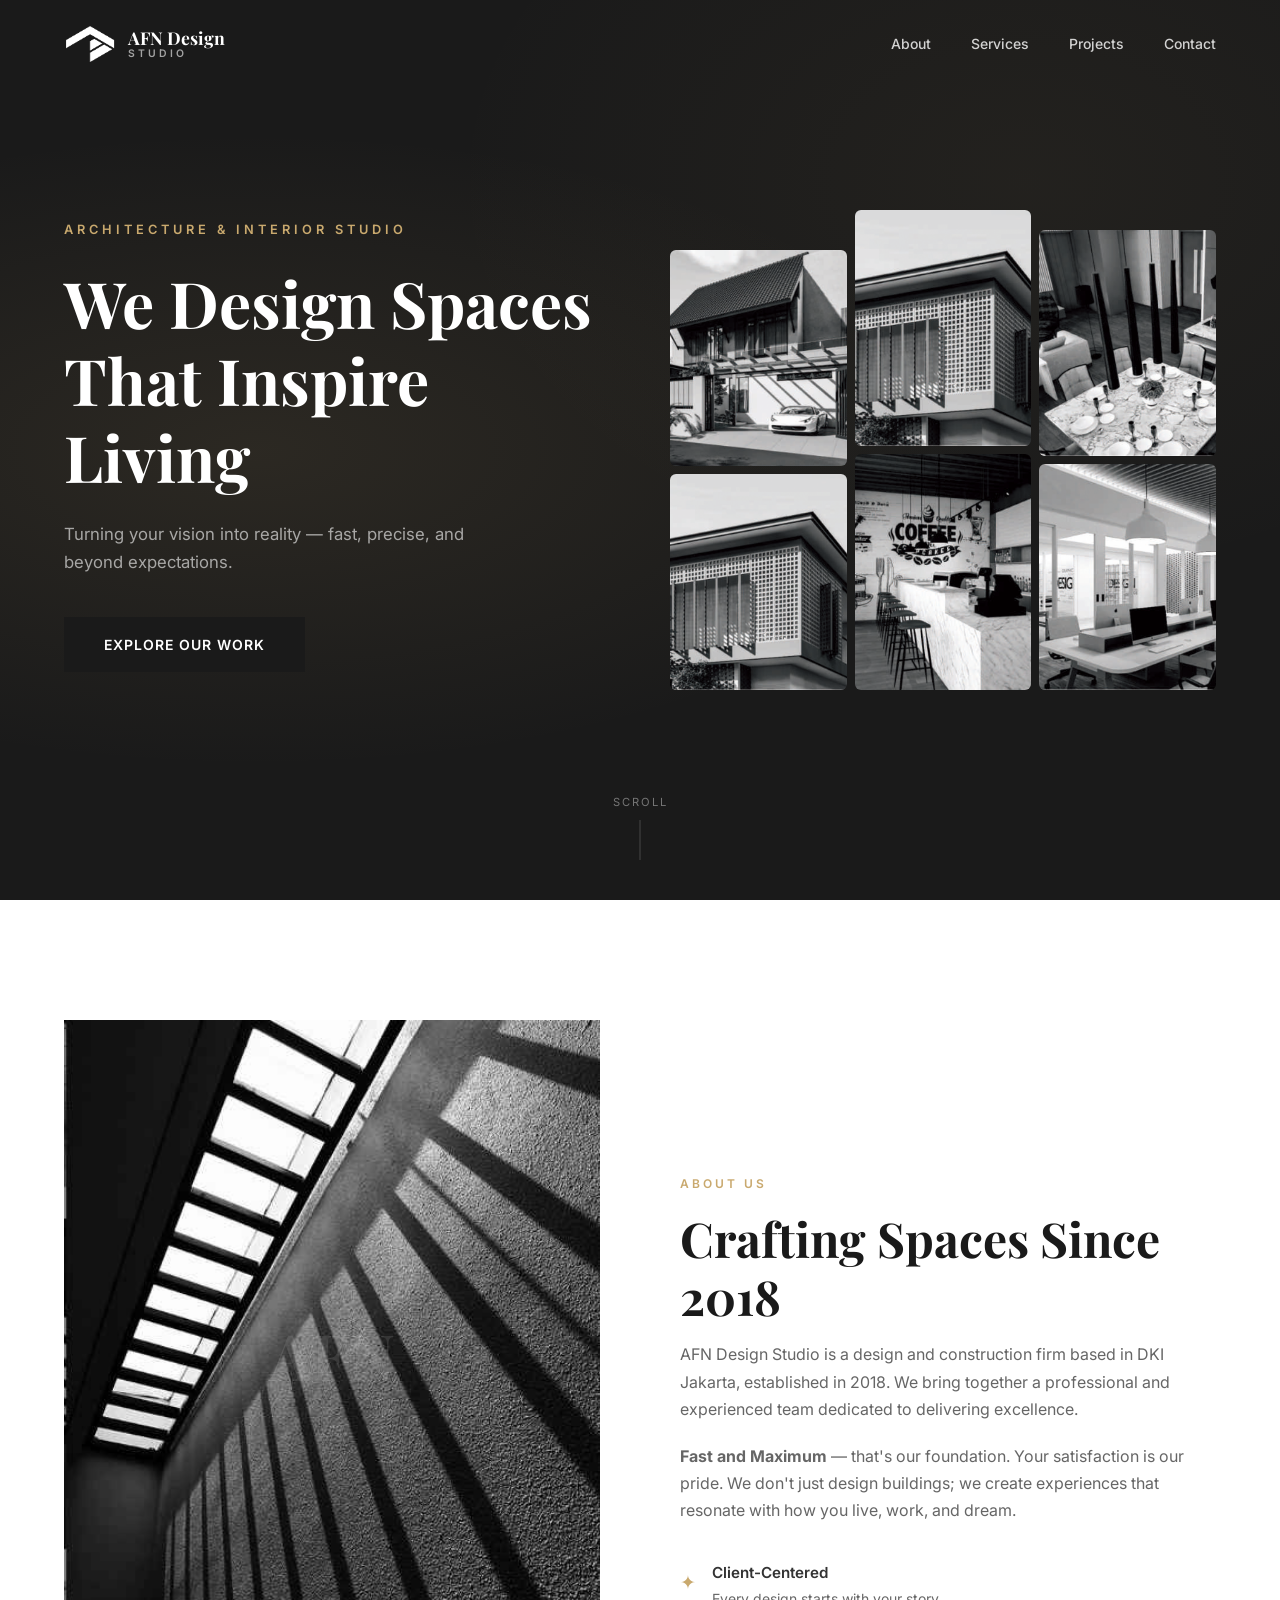
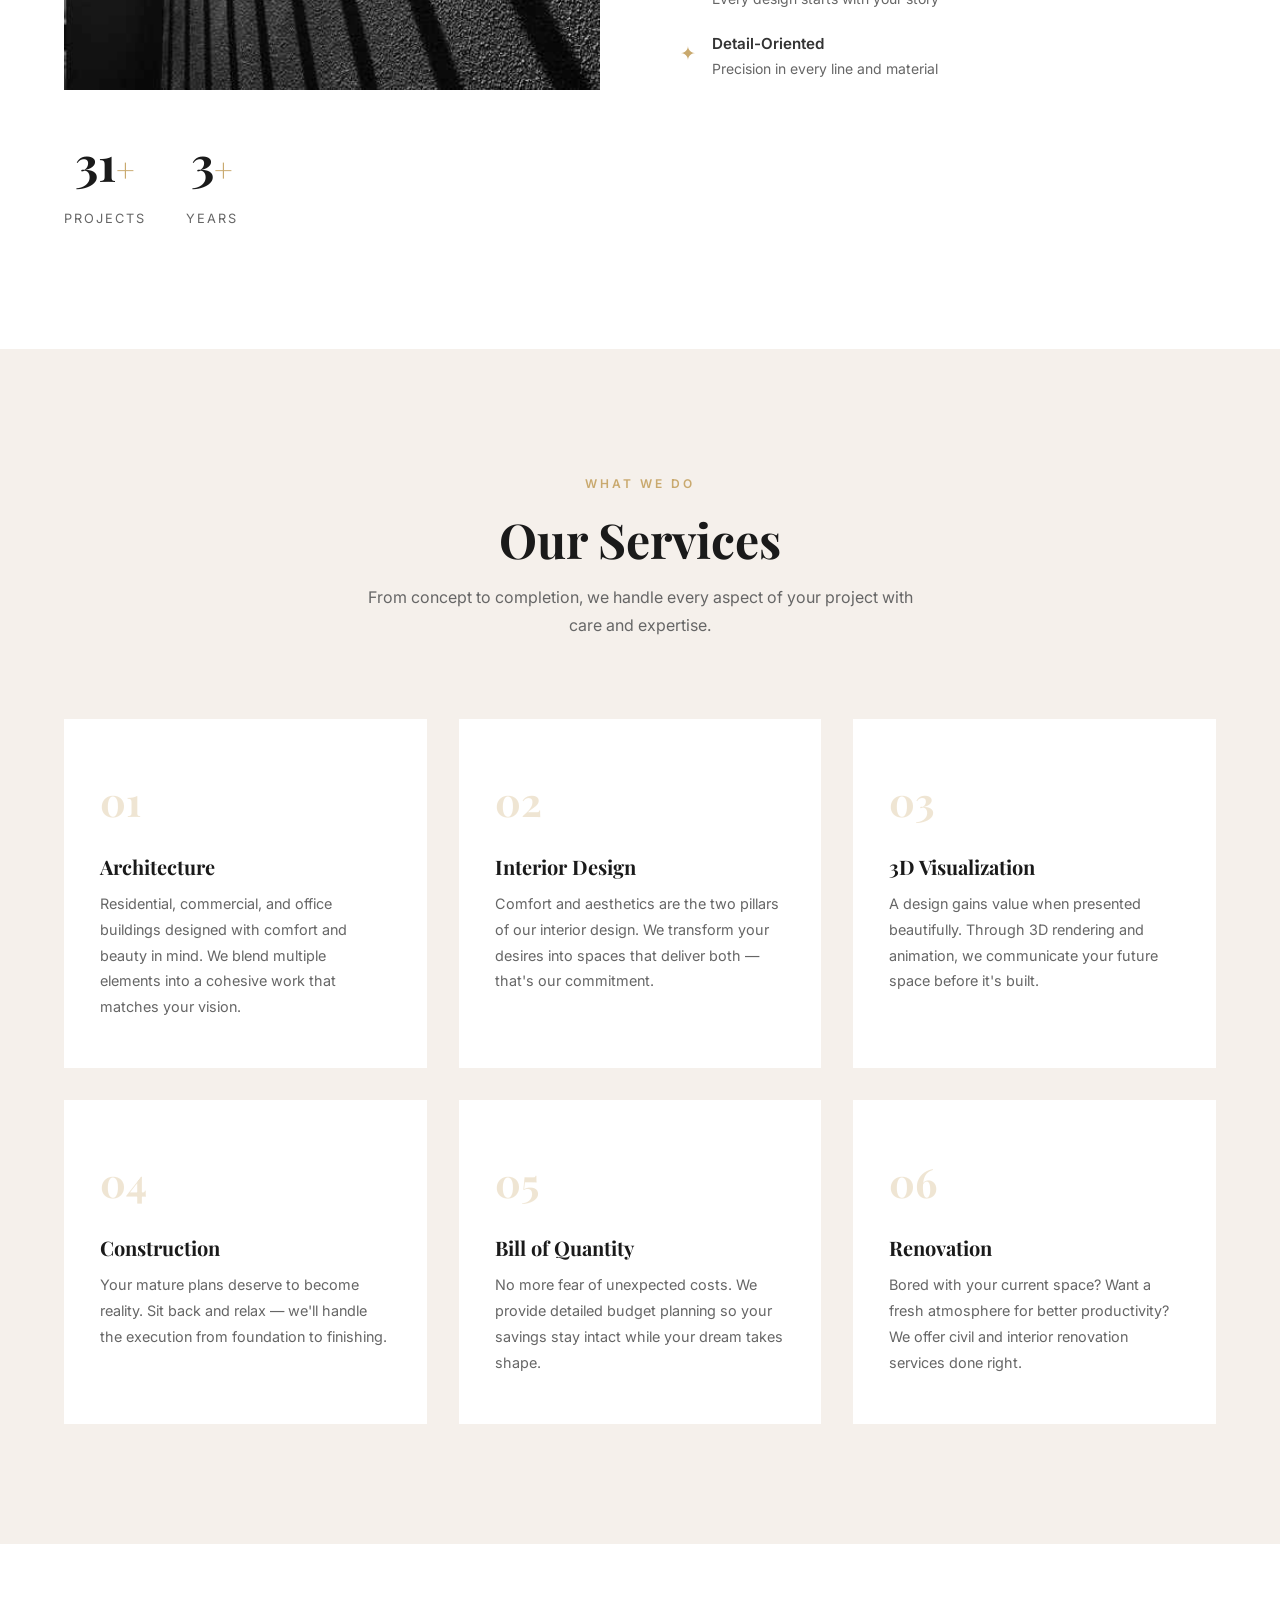
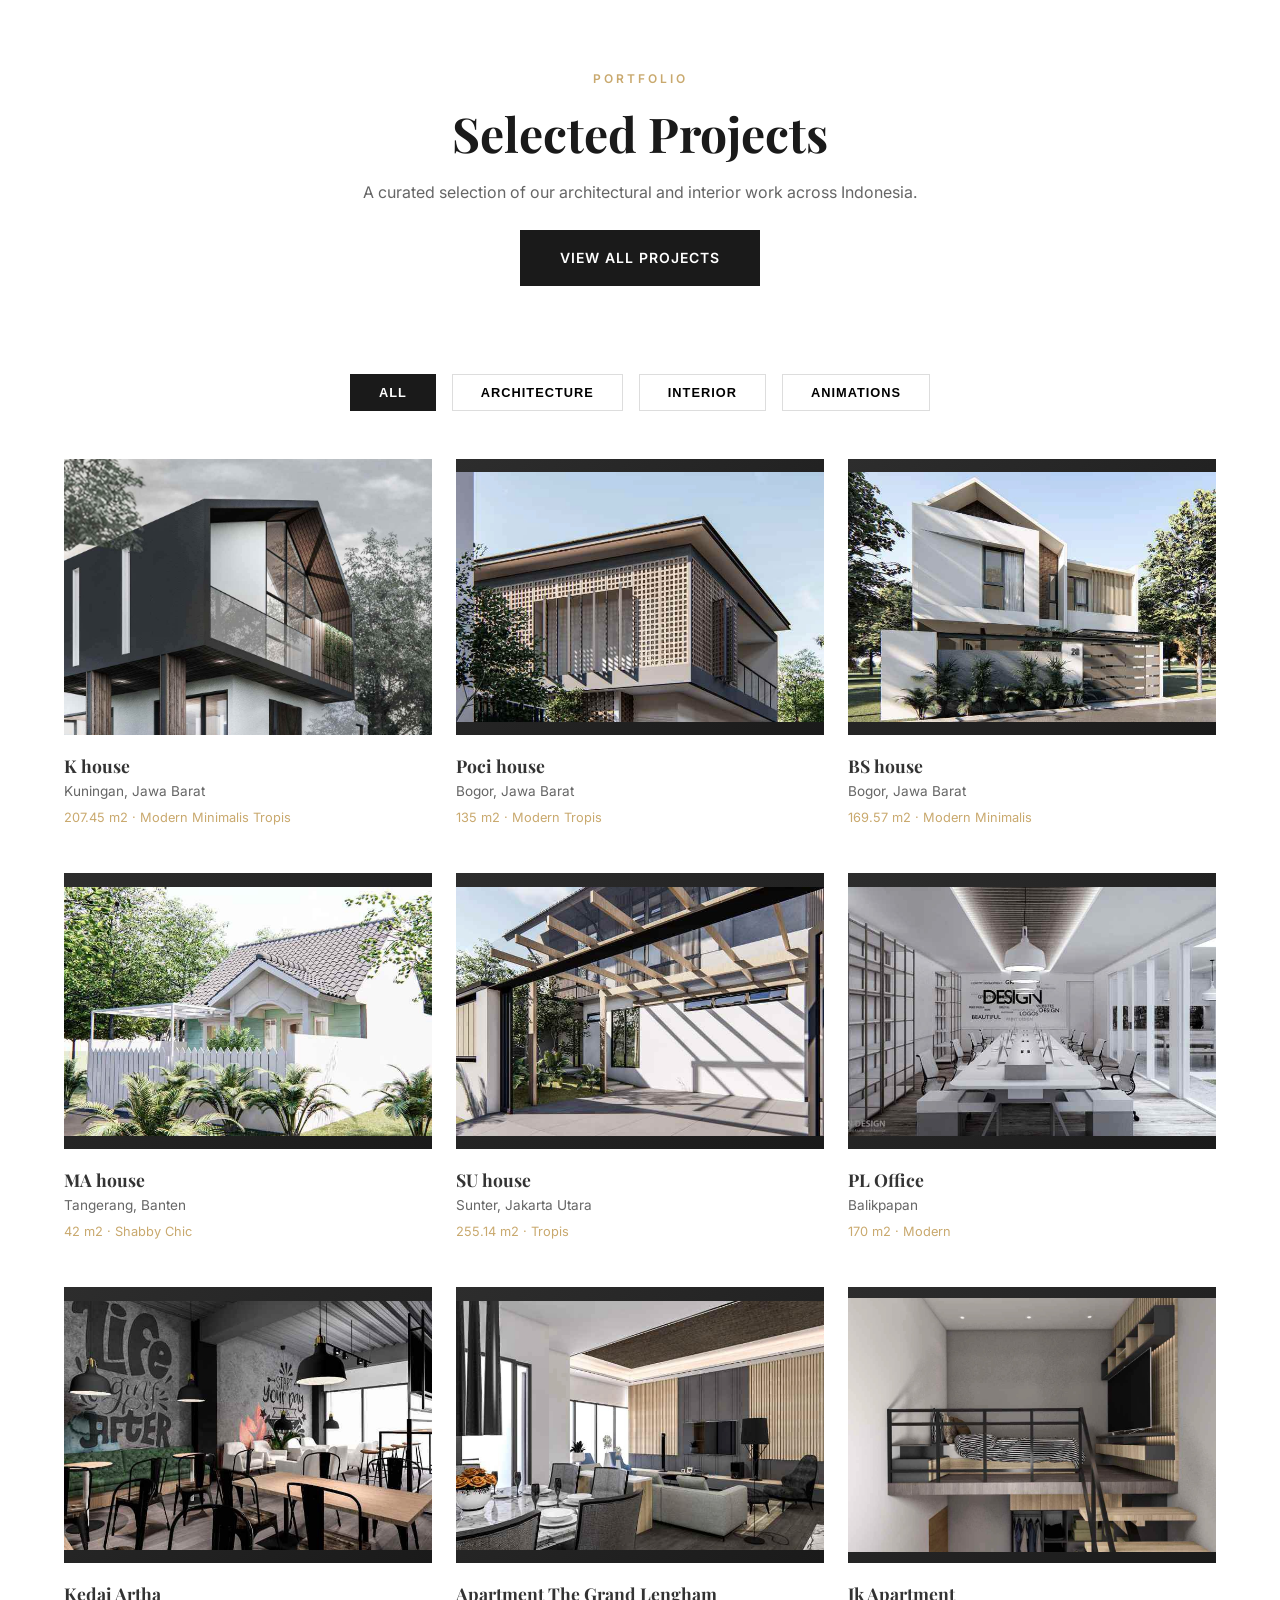
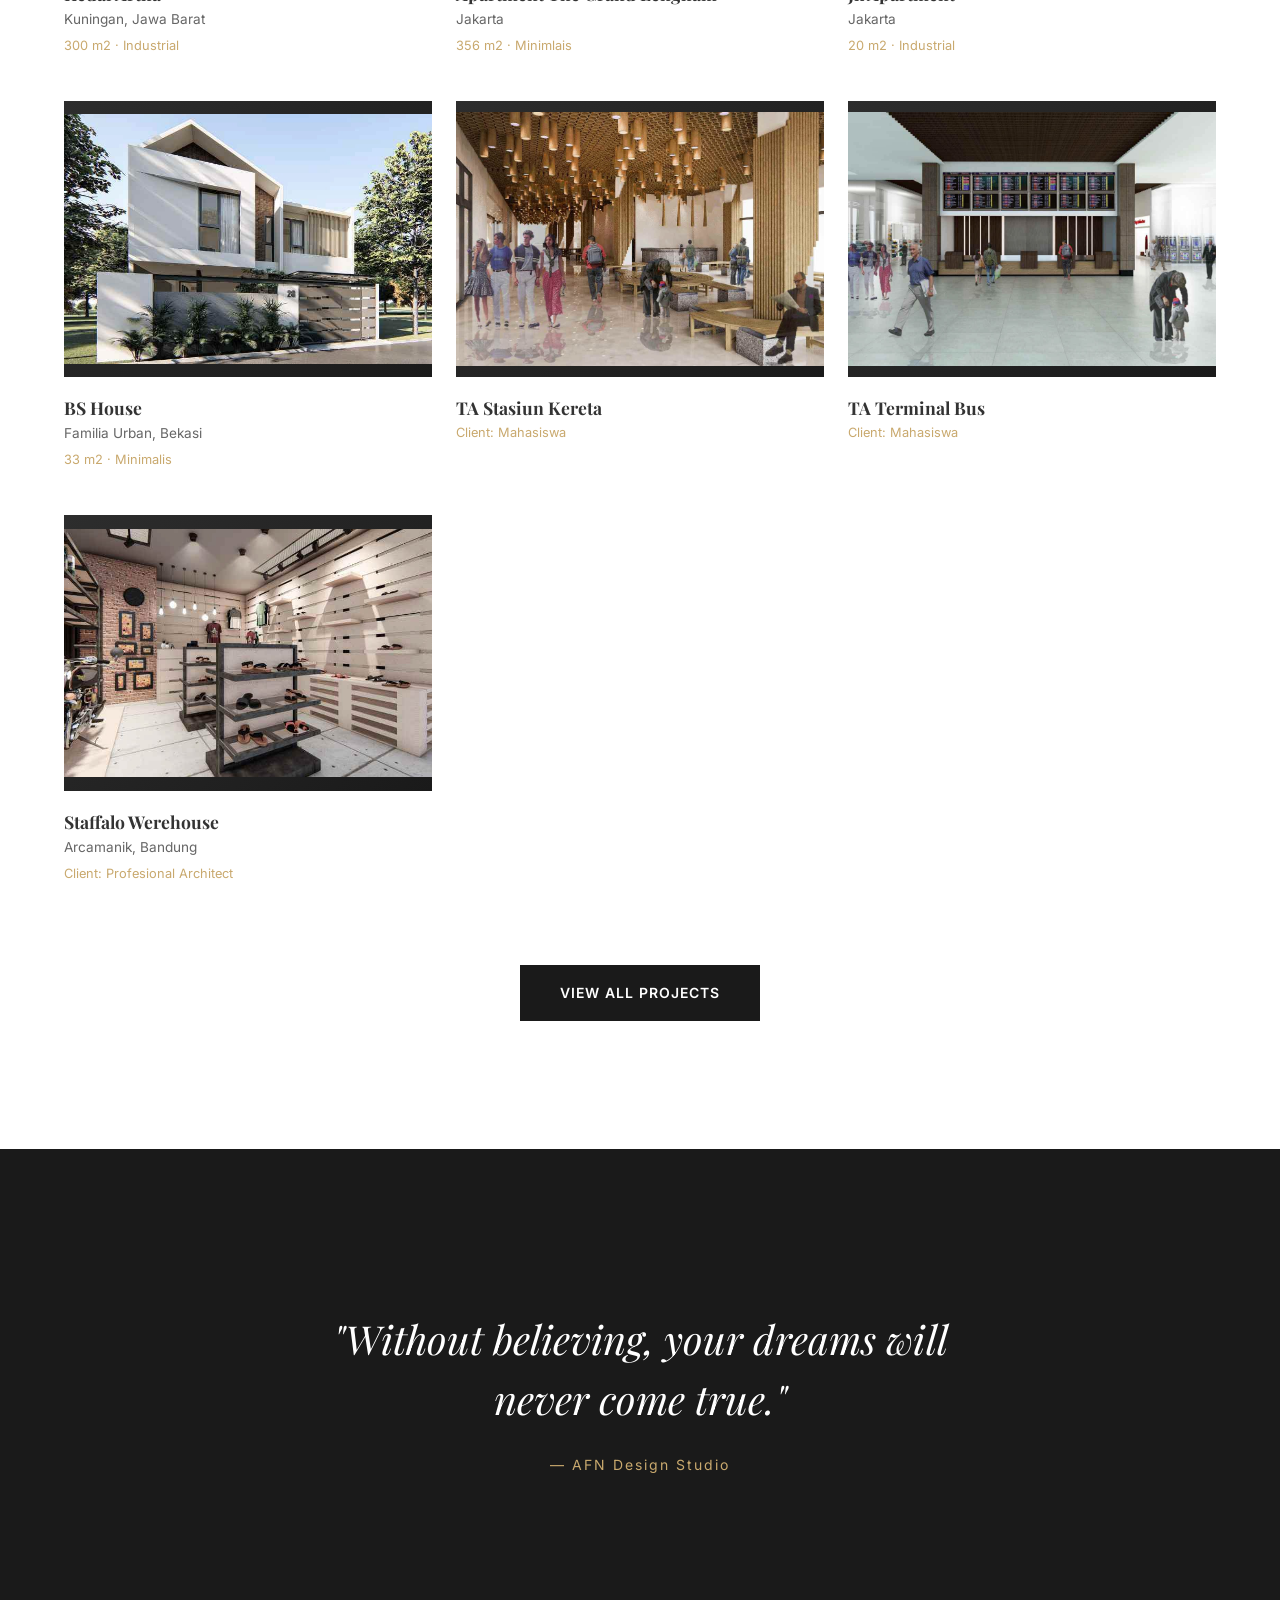
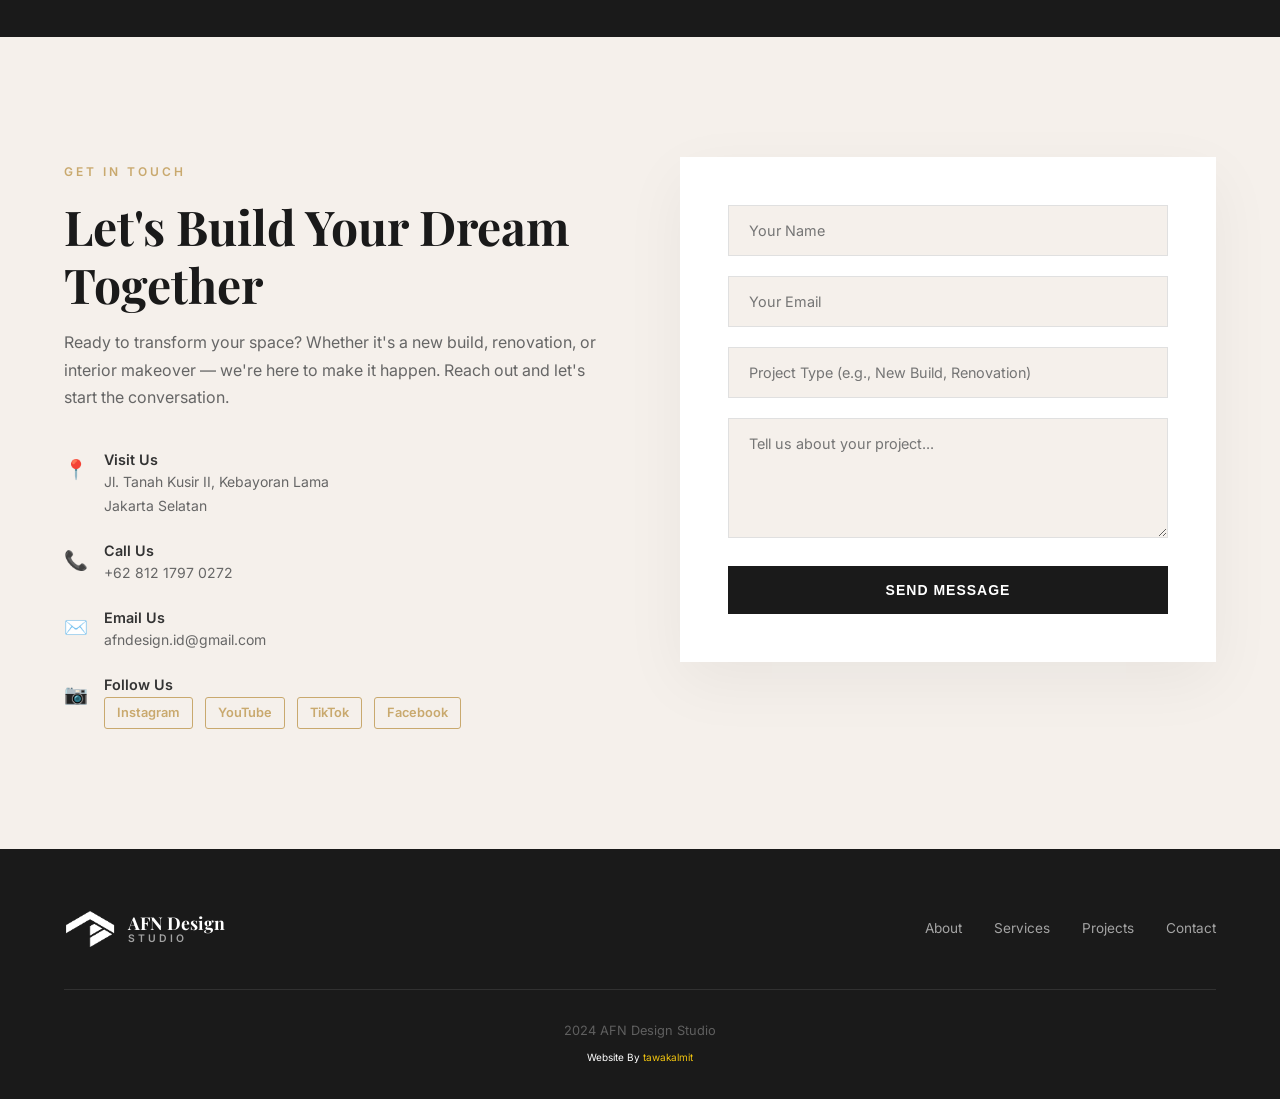
==== index.html @ 5f0735ed "init contents" ====
<!DOCTYPE html>
<html lang="id">
<head>
    <meta charset="UTF-8">
    <meta name="viewport" content="width=device-width, initial-scale=1.0">
    <title>AFN Design Studio | Jasa Arsitek & Interior Design Jakarta</title>
    <meta name="description" content="AFN Design Studio adalah studio arsitektur dan interior design di Jakarta. Melayani jasa desain rumah, renovasi, interior, 3D visualisasi, dan konstruksi sejak 2018.">
    <meta name="keywords" content="arsitek jakarta, interior design jakarta, jasa desain rumah, renovasi rumah, 3D visualisasi, konstruksi, AFN Design Studio, desain interior, arsitektur modern minimalis">
    <meta name="author" content="AFN Design Studio">
    <meta name="robots" content="index, follow">
    <link rel="canonical" href="https://afndesign.id/">

    <!-- Open Graph / Facebook -->
    <meta property="og:type" content="website">
    <meta property="og:url" content="https://afndesign.id/">
    <meta property="og:title" content="AFN Design Studio | Jasa Arsitek & Interior Design Jakarta">
    <meta property="og:description" content="Studio arsitektur dan interior design di Jakarta. Desain rumah, renovasi, interior, 3D visualisasi, dan konstruksi. Fast and Maximum.">
    <meta property="og:image" content="https://afndesign.id/images/afndesign-logo-black.png">
    <meta property="og:locale" content="id_ID">
    <meta property="og:site_name" content="AFN Design Studio">

    <!-- Twitter -->
    <meta name="twitter:card" content="summary_large_image">
    <meta name="twitter:title" content="AFN Design Studio | Jasa Arsitek & Interior Design Jakarta">
    <meta name="twitter:description" content="Studio arsitektur dan interior design di Jakarta. Desain rumah, renovasi, interior, 3D visualisasi, dan konstruksi.">
    <meta name="twitter:image" content="https://afndesign.id/images/afndesign-logo-black.png">

    <!-- Structured Data -->
    <script type="application/ld+json">
    {
        "@context": "https://schema.org",
        "@type": "ProfessionalService",
        "name": "AFN Design Studio",
        "description": "Studio arsitektur dan interior design di Jakarta, melayani jasa desain rumah, renovasi, interior, 3D visualisasi, dan konstruksi sejak 2018.",
        "url": "https://afndesign.id",
        "logo": "https://afndesign.id/images/afndesign-logo-black.png",
        "image": "https://afndesign.id/images/afndesign-logo-black.png",
        "telephone": "+6281217970272",
        "email": "afndesign.id@gmail.com",
        "address": {
            "@type": "PostalAddress",
            "streetAddress": "Jl. Tanah Kusir II",
            "addressLocality": "Jakarta Selatan",
            "addressRegion": "DKI Jakarta",
            "addressCountry": "ID"
        },
        "geo": {
            "@type": "GeoCoordinates",
            "latitude": "-6.2607",
            "longitude": "106.7816"
        },
        "foundingDate": "2018",
        "areaServed": "Indonesia",
        "serviceType": ["Architecture", "Interior Design", "3D Visualization", "Construction", "Renovation", "Bill of Quantity"],
        "sameAs": [
            "https://instagram.com/afndesign_"
        ]
    }
    </script>

    <link rel="apple-touch-icon" sizes="180x180" href="images/apple-touch-icon.png">
    <link rel="icon" type="image/png" sizes="32x32" href="images/favicon-32x32.png">
    <link rel="icon" type="image/png" sizes="16x16" href="images/favicon-16x16.png">
    <link rel="icon" type="image/x-icon" href="images/favicon.ico">
    <link rel="manifest" href="images/site.webmanifest">
    <link rel="preconnect" href="https://fonts.googleapis.com">
    <link rel="preconnect" href="https://fonts.gstatic.com" crossorigin>
    <link href="https://fonts.googleapis.com/css2?family=Inter:wght@300;400;500;600;700;800;900&family=Playfair+Display:wght@400;500;600;700&display=swap" rel="stylesheet">
    <link rel="stylesheet" href="styles.css">
</head>
<body>
    <!-- Navigation -->
    <nav class="navbar" id="navbar">
        <div class="nav-container">
            <a href="#home" class="nav-logo">
                <img src="images/afndesign-logo-white.png" alt="AFN Design Studio" class="nav-logo-img nav-logo-white">
                <img src="images/afndesign-logo-black.png" alt="AFN Design Studio" class="nav-logo-img nav-logo-black">
                <div class="nav-logo-text">
                    <span class="logo-title">AFN Design</span>
                    <span class="logo-subtitle">Studio</span>
                </div>
            </a>
            <ul class="nav-links" id="navLinks">
                <!-- <li><a href="#home">Home</a></li> -->
                <li><a href="#about">About</a></li>
                <li><a href="#services">Services</a></li>
                <li><a href="projects.html">Projects</a></li>
                <li><a href="#contact">Contact</a></li>
            </ul>
            <button class="nav-toggle" id="navToggle" aria-label="Toggle navigation">
                <span></span>
                <span></span>
                <span></span>
            </button>
        </div>
    </nav>

    <!-- Hero Section -->
    <section class="hero" id="home">
        <div class="hero-overlay"></div>
        <div class="hero-inner">
            <div class="hero-content">
                <p class="hero-subtitle">Architecture & Interior Studio</p>
                <h1 class="hero-title">We Design Spaces<br>That Inspire Living</h1>
                <p class="hero-desc">Turning your vision into reality — fast, precise, and beyond expectations.</p>
                <a href="#projects" class="btn btn-primary">Explore Our Work</a>
            </div>
            <div class="hero-collage">
                <div class="collage-col collage-col-1">
                    <div class="collage-img"><img src="images/afn-hero-images/1.png" alt="AFN Project"></div>
                    <div class="collage-img"><img src="images/afn-hero-images/2.png" alt="AFN Project"></div>
                    <!-- <div class="collage-img"><img src="images/afn-hero-images/3.png" alt="AFN Project"></div> -->
                </div>
                <div class="collage-col collage-col-2">
                    <div class="collage-img"><img src="images/afn-hero-images/4.png" alt="AFN Project"></div>
                    <div class="collage-img"><img src="images/afn-hero-images/5.png" alt="AFN Project"></div>
                    <!-- <div class="collage-img"><img src="images/afn-hero-images/6.png" alt="AFN Project"></div> -->
                </div>
                <div class="collage-col collage-col-3">
                    <div class="collage-img"><img src="images/afn-hero-images/7.png" alt="AFN Project"></div>
                    <div class="collage-img"><img src="images/afn-hero-images/8.png" alt="AFN Project"></div>
                    <!-- <div class="collage-img"><img src="images/afn-hero-images/9.png" alt="AFN Project"></div> -->
                </div>
            </div>
        </div>
        <div class="hero-scroll">
            <span>Scroll</span>
            <div class="scroll-line"></div>
        </div>
    </section>

    <!-- About Section -->
    <section class="section about" id="about">
        <div class="container">
            <div class="about-grid">
                <div class="about-image">
                    <div class="about-img-wrapper">
                        <div class="about-img-placeholder"><img src="/images/hal6.jpg" style="width:100%; height: 100%;" /></div>
                    </div>
                    <div class="about-stats">
                        <div class="stat">
                            <span class="stat-number" data-count="50">0</span><span class="stat-plus">+</span>
                            <span class="stat-label">Projects</span>
                        </div>
                        <div class="stat">
                            <span class="stat-number" data-count="6">0</span><span class="stat-plus">+</span>
                            <span class="stat-label">Years</span>
                        </div>
                    </div>
                </div>
                <div class="about-content">
                    <span class="section-tag">About Us</span>
                    <h2 class="section-title">Crafting Spaces Since 2018</h2>
                    <p class="about-text">
                        AFN Design Studio is a design and construction firm based in DKI Jakarta, established in 2018. 
                        We bring together a professional and experienced team dedicated to delivering excellence.
                    </p>
                    <p class="about-text">
                        <strong>Fast and Maximum</strong> — that's our foundation. Your satisfaction is our pride. 
                        We don't just design buildings; we create experiences that resonate with how you live, work, and dream.
                    </p>
                    <div class="about-values">
                        <div class="value">
                            <div class="value-icon">✦</div>
                            <div>
                                <h4>Client-Centered</h4>
                                <p>Every design starts with your story</p>
                            </div>
                        </div>
                        <div class="value">
                            <div class="value-icon">✦</div>
                            <div>
                                <h4>Detail-Oriented</h4>
                                <p>Precision in every line and material</p>
                            </div>
                        </div>
                    </div>
                </div>
            </div>
        </div>
    </section>

    <!-- Services Section -->
    <section class="section services" id="services">
        <div class="container">
            <div class="section-header">
                <span class="section-tag">What We Do</span>
                <h2 class="section-title">Our Services</h2>
                <p class="section-desc">From concept to completion, we handle every aspect of your project with care and expertise.</p>
            </div>
            <div class="services-grid">
                <div class="service-card">
                    <div class="service-number">01</div>
                    <h3>Architecture</h3>
                    <p>Residential, commercial, and office buildings designed with comfort and beauty in mind. We blend multiple elements into a cohesive work that matches your vision.</p>
                </div>
                <div class="service-card">
                    <div class="service-number">02</div>
                    <h3>Interior Design</h3>
                    <p>Comfort and aesthetics are the two pillars of our interior design. We transform your desires into spaces that deliver both — that's our commitment.</p>
                </div>
                <div class="service-card">
                    <div class="service-number">03</div>
                    <h3>3D Visualization</h3>
                    <p>A design gains value when presented beautifully. Through 3D rendering and animation, we communicate your future space before it's built.</p>
                </div>
                <div class="service-card">
                    <div class="service-number">04</div>
                    <h3>Construction</h3>
                    <p>Your mature plans deserve to become reality. Sit back and relax — we'll handle the execution from foundation to finishing.</p>
                </div>
                <div class="service-card">
                    <div class="service-number">05</div>
                    <h3>Bill of Quantity</h3>
                    <p>No more fear of unexpected costs. We provide detailed budget planning so your savings stay intact while your dream takes shape.</p>
                </div>
                <div class="service-card">
                    <div class="service-number">06</div>
                    <h3>Renovation</h3>
                    <p>Bored with your current space? Want a fresh atmosphere for better productivity? We offer civil and interior renovation services done right.</p>
                </div>
            </div>
        </div>
    </section>

    <!-- Projects Section -->
    <section class="section projects" id="projects">
        <div class="container">
            <div class="section-header">
                <span class="section-tag">Portfolio</span>
                <h2 class="section-title">Selected Projects</h2>
                <p class="section-desc">A curated selection of our architectural and interior work across Indonesia.</p>
                <a href="projects.html" class="btn btn-primary section-header-btn">View All Projects</a>
            </div>
            <div class="project-filters">
                <button class="filter-btn active" data-filter="all">All</button>
                <button class="filter-btn" data-filter="architecture">Architecture</button>
                <button class="filter-btn" data-filter="interior">Interior</button>
                <button class="filter-btn" data-filter="animations">Animations</button>
            </div>
            <div class="projects-grid" id="homeProjectsGrid">
                <!-- Loaded dynamically from JSON -->
            </div>
            <div class="projects-view-all">
                <a href="projects.html" class="btn btn-primary">View All Projects</a>
            </div>
        </div>
    </section>

    <!-- Testimonial / Quote Section -->
    <section class="section quote-section">
        <div class="container">
            <blockquote class="big-quote">
                "Without believing, your dreams will never come true."
            </blockquote>
            <p class="quote-author">— AFN Design Studio</p>
        </div>
    </section>

    <!-- Contact Section -->
    <section class="section contact" id="contact">
        <div class="container">
            <div class="contact-grid">
                <div class="contact-info">
                    <span class="section-tag">Get In Touch</span>
                    <h2 class="section-title">Let's Build Your Dream Together</h2>
                    <p class="contact-desc">
                        Ready to transform your space? Whether it's a new build, renovation, or interior makeover — 
                        we're here to make it happen. Reach out and let's start the conversation.
                    </p>
                    <div class="contact-details">
                        <div class="contact-item">
                            <div class="contact-icon">📍</div>
                            <div>
                                <h4>Visit Us</h4>
                                <p>Jl. Tanah Kusir II, Kebayoran Lama<br>Jakarta Selatan</p>
                            </div>
                        </div>
                        <div class="contact-item">
                            <div class="contact-icon">📞</div>
                            <div>
                                <h4>Call Us</h4>
                                <p>+62 812 1797 0272</p>
                            </div>
                        </div>
                        <div class="contact-item">
                            <div class="contact-icon">✉️</div>
                            <div>
                                <h4>Email Us</h4>
                                <p>afndesign.id@gmail.com</p>
                            </div>
                        </div>
                        <div class="contact-item">
                            <div class="contact-icon">📷</div>
                            <div>
                                <h4>Follow Us</h4>
                                <div class="social-links">
                                    <a href="https://instagram.com/afndesign_" target="_blank" class="social-link">Instagram</a>
                                    <a href="https://youtube.com/" target="_blank" class="social-link">YouTube</a>
                                    <a href="https://tiktok.com/" target="_blank" class="social-link">TikTok</a>
                                    <a href="https://facebook.com/" target="_blank" class="social-link">Facebook</a>
                                </div>
                            </div>
                        </div>
                    </div>
                </div>
                <div class="contact-form-wrapper">
                    <form class="contact-form" id="contactForm">
                        <div class="form-group">
                            <input type="text" id="formName" placeholder="Your Name" required>
                        </div>
                        <div class="form-group">
                            <input type="email" id="formEmail" placeholder="Your Email" required>
                        </div>
                        <div class="form-group">
                            <input type="text" id="formProjectType" placeholder="Project Type (e.g., New Build, Renovation)">
                        </div>
                        <div class="form-group">
                            <textarea id="formMessage" placeholder="Tell us about your project..." rows="5" required></textarea>
                        </div>
                        <button type="submit" class="btn btn-primary btn-full">Send Message</button>
                    </form>
                </div>
            </div>
        </div>
    </section>

    <!-- Footer -->
    <footer class="footer">
        <div class="container">
            <div class="footer-content">
                <div class="footer-brand">
                    <a href="#home" class="footer-logo">
                        <img src="images/afndesign-logo-white.png" alt="AFN Design Studio" class="footer-logo-img">
                        <div class="footer-logo-text">
                            <span class="logo-title">AFN Design</span>
                            <span class="logo-subtitle">Studio</span>
                        </div>
                    </a>
                </div>
                <div class="footer-links">
                    <!-- <a href="#home">Home</a> -->
                    <a href="#about">About</a>
                    <a href="#services">Services</a>
                    <a href="#projects">Projects</a>
                    <a href="#contact">Contact</a>
                </div>
            </div>
            <div class="footer-bottom">
                <p>2024 AFN Design Studio</p>
                <span style="font-size: 10px; color: white;">Website By <a target="_BLANK" href="https://tawakalmit.my.id" style="color: #f1c40f;">tawakalmit</a></span>
            </div>
        </div>
    </footer>

    <script src="script.js"></script>
</body>
</html>
---- styles.css ----
/* ===== RESET & BASE ===== */
*, *::before, *::after {
    margin: 0;
    padding: 0;
    box-sizing: border-box;
}

:root {
    --primary: #1a1a1a;
    --secondary: #f5f0eb;
    --accent: #c9a96e;
    --text: #333;
    --text-light: #666;
    --white: #fff;
    --transition: 0.4s cubic-bezier(0.25, 0.46, 0.45, 0.94);
}

html {
    scroll-behavior: smooth;
    font-size: 16px;
}

body {
    font-family: 'Inter', sans-serif;
    color: var(--text);
    background: var(--white);
    line-height: 1.7;
    overflow-x: hidden;
}

h1, h2, h3, h4 {
    font-family: 'Playfair Display', serif;
    line-height: 1.2;
}

a {
    text-decoration: none;
    color: inherit;
}

img {
    max-width: 100%;
    display: block;
}

.container {
    max-width: 1200px;
    margin: 0 auto;
    padding: 0 24px;
}

.section {
    padding: 120px 0;
}

/* ===== BUTTONS ===== */
.btn {
    display: inline-block;
    padding: 16px 40px;
    font-size: 0.875rem;
    font-weight: 600;
    letter-spacing: 1px;
    text-transform: uppercase;
    border: none;
    cursor: pointer;
    transition: var(--transition);
}

.btn-primary {
    background: var(--primary);
    color: var(--white);
    position: relative;
    overflow: hidden;
}

.btn-primary::before {
    content: '';
    position: absolute;
    top: 0;
    left: -100%;
    width: 100%;
    height: 100%;
    background: var(--accent);
    transition: var(--transition);
    z-index: 0;
}

.btn-primary:hover::before {
    left: 0;
}

.btn-primary:hover {
    color: var(--primary);
}

.btn-primary span,
.btn-primary {
    position: relative;
    z-index: 1;
}

.btn-full {
    width: 100%;
    text-align: center;
}

/* ===== NAVIGATION ===== */
.navbar {
    position: fixed;
    top: 0;
    left: 0;
    width: 100%;
    z-index: 1000;
    padding: 24px 0;
    transition: var(--transition);
}

.navbar.scrolled {
    background: rgba(255, 255, 255, 0.95);
    backdrop-filter: blur(20px);
    padding: 16px 0;
    box-shadow: 0 1px 20px rgba(0, 0, 0, 0.05);
}

.nav-container {
    max-width: 1200px;
    margin: 0 auto;
    padding: 0 24px;
    display: flex;
    align-items: center;
    justify-content: space-between;
}

.nav-logo {
    display: flex;
    align-items: center;
    gap: 12px;
}

.nav-logo-img {
    height: 40px;
    width: auto;
    transition: var(--transition);
}

.nav-logo-white {
    display: block;
}

.nav-logo-black {
    display: none;
}

.navbar.scrolled .nav-logo-white {
    display: none;
}

.navbar.scrolled .nav-logo-black {
    display: block;
}

.nav-logo-text {
    display: flex;
    flex-direction: column;
    line-height: 1.2;
}

.nav-logo-text .logo-title {
    font-family: 'Playfair Display', serif;
    font-size: 1.1rem;
    font-weight: 700;
    color: var(--white);
    transition: var(--transition);
}

.nav-logo-text .logo-subtitle {
    font-size: 0.65rem;
    font-weight: 600;
    letter-spacing: 3px;
    text-transform: uppercase;
    color: rgba(255, 255, 255, 0.6);
    transition: var(--transition);
}

.navbar.scrolled .nav-logo-text .logo-title {
    color: var(--primary);
}

.navbar.scrolled .nav-logo-text .logo-subtitle {
    color: var(--text-light);
}

.logo-text {
    font-family: 'Playfair Display', serif;
    font-size: 1.75rem;
    font-weight: 700;
    color: var(--white);
    transition: var(--transition);
}

.logo-sub {
    font-size: 0.75rem;
    font-weight: 600;
    letter-spacing: 3px;
    text-transform: uppercase;
    color: rgba(255, 255, 255, 0.7);
    transition: var(--transition);
}

.navbar.scrolled .logo-text {
    color: var(--primary);
}

.navbar.scrolled .logo-sub {
    color: var(--text-light);
}

.nav-links {
    display: flex;
    list-style: none;
    gap: 40px;
}

.nav-links a {
    font-size: 0.875rem;
    font-weight: 500;
    color: rgba(255, 255, 255, 0.8);
    transition: var(--transition);
    position: relative;
}

.nav-links a::after {
    content: '';
    position: absolute;
    bottom: -4px;
    left: 0;
    width: 0;
    height: 1px;
    background: var(--accent);
    transition: var(--transition);
}

.nav-links a:hover::after {
    width: 100%;
}

.navbar.scrolled .nav-links a {
    color: var(--text);
}

.nav-toggle {
    display: none;
    flex-direction: column;
    gap: 5px;
    background: none;
    border: none;
    cursor: pointer;
    padding: 4px;
}

.nav-toggle span {
    width: 24px;
    height: 2px;
    background: var(--white);
    transition: var(--transition);
}

.navbar.scrolled .nav-toggle span {
    background: var(--primary);
}

/* ===== HERO ===== */
.hero {
    position: relative;
    height: 100vh;
    min-height: 700px;
    display: flex;
    align-items: center;
    justify-content: center;
    background: var(--primary);
    overflow: hidden;
}

.hero-overlay {
    position: absolute;
    inset: 0;
    background: 
        radial-gradient(ellipse at 20% 50%, rgba(201, 169, 110, 0.1) 0%, transparent 50%),
        radial-gradient(ellipse at 80% 20%, rgba(201, 169, 110, 0.05) 0%, transparent 40%);
}

.hero-inner {
    position: relative;
    z-index: 2;
    display: grid;
    grid-template-columns: 1fr 1fr;
    align-items: center;
    gap: 60px;
    max-width: 1200px;
    margin: 0 auto;
    padding: 0 24px;
    width: 100%;
}

.hero-content {
    z-index: 2;
}

.hero-subtitle {
    font-size: 0.8rem;
    font-weight: 600;
    letter-spacing: 4px;
    text-transform: uppercase;
    color: var(--accent);
    margin-bottom: 24px;
    opacity: 0;
    transform: translateY(20px);
    animation: fadeUp 0.8s ease forwards 0.3s;
}

.hero-title {
    font-size: clamp(2.2rem, 5vw, 4rem);
    color: var(--white);
    margin-bottom: 24px;
    opacity: 0;
    transform: translateY(30px);
    animation: fadeUp 0.8s ease forwards 0.5s;
}

.hero-desc {
    font-size: 1.05rem;
    color: rgba(255, 255, 255, 0.6);
    max-width: 440px;
    margin-bottom: 40px;
    opacity: 0;
    transform: translateY(20px);
    animation: fadeUp 0.8s ease forwards 0.7s;
}

.hero .btn {
    opacity: 0;
    transform: translateY(20px);
    animation: fadeUp 0.8s ease forwards 0.9s;
}

/* Hero Collage */
.hero-collage {
    display: grid;
    grid-template-columns: 1fr 1fr 1fr;
    gap: 8px;
    height: 480px;
    opacity: 0;
    animation: fadeUp 1s ease forwards 0.6s;
}

.collage-col {
    display: flex;
    flex-direction: column;
    gap: 8px;
}

.collage-col-1 {
    margin-top: 40px;
}

.collage-col-2 {
    margin-top: 0;
}

.collage-col-3 {
    margin-top: 20px;
}

.collage-img {
    flex: 1;
    border-radius: 6px;
    overflow: hidden;
    min-height: 0;
}

.collage-img img {
    width: 100%;
    height: 100%;
    object-fit: cover;
    transition: transform 0.6s ease;
}

.collage-img:hover img {
    transform: scale(1.05);
}

.hero-scroll {
    position: absolute;
    bottom: 40px;
    left: 50%;
    transform: translateX(-50%);
    display: flex;
    flex-direction: column;
    align-items: center;
    gap: 8px;
    color: rgba(255, 255, 255, 0.4);
    font-size: 0.7rem;
    letter-spacing: 2px;
    text-transform: uppercase;
    z-index: 3;
}

.scroll-line {
    width: 1px;
    height: 40px;
    background: rgba(255, 255, 255, 0.2);
    position: relative;
    overflow: hidden;
}

.scroll-line::after {
    content: '';
    position: absolute;
    top: -100%;
    left: 0;
    width: 100%;
    height: 100%;
    background: var(--accent);
    animation: scrollDown 2s ease infinite;
}

@keyframes scrollDown {
    0% { top: -100%; }
    100% { top: 100%; }
}

@keyframes fadeUp {
    to {
        opacity: 1;
        transform: translateY(0);
    }
}

/* ===== SECTION HEADERS ===== */
.section-tag {
    display: inline-block;
    font-size: 0.75rem;
    font-weight: 600;
    letter-spacing: 3px;
    text-transform: uppercase;
    color: var(--accent);
    margin-bottom: 16px;
}

.section-title {
    font-size: clamp(2rem, 4vw, 3rem);
    color: var(--primary);
    margin-bottom: 16px;
}

.section-desc {
    font-size: 1rem;
    color: var(--text-light);
    max-width: 560px;
}

.section-header {
    text-align: center;
    margin-bottom: 80px;
}

.section-header .section-desc {
    margin: 0 auto;
}

/* ===== ABOUT ===== */
.about-grid {
    display: grid;
    grid-template-columns: 1fr 1fr;
    gap: 80px;
    align-items: center;
}

.about-img-wrapper {
    position: relative;
    aspect-ratio: 4/5;
    overflow: hidden;
}

.about-img-placeholder {
    width: 100%;
    height: 100%;
    background: linear-gradient(135deg, #2d2d2d 0%, #1a1a1a 100%);
    position: relative;
}

.about-img-placeholder::after {
    content: 'AFN';
    position: absolute;
    top: 50%;
    left: 50%;
    transform: translate(-50%, -50%);
    font-family: 'Playfair Display', serif;
    font-size: 4rem;
    color: rgba(255, 255, 255, 0.1);
    font-weight: 700;
}

.about-stats {
    display: flex;
    gap: 40px;
    margin-top: 32px;
}

.stat {
    text-align: center;
}

.stat-number {
    font-family: 'Playfair Display', serif;
    font-size: 3rem;
    font-weight: 700;
    color: var(--primary);
}

.stat-plus {
    font-family: 'Playfair Display', serif;
    font-size: 2rem;
    color: var(--accent);
}

.stat-label {
    display: block;
    font-size: 0.8rem;
    color: var(--text-light);
    text-transform: uppercase;
    letter-spacing: 2px;
    margin-top: 4px;
}

.about-text {
    font-size: 1rem;
    color: var(--text-light);
    margin-bottom: 20px;
}

.about-values {
    margin-top: 40px;
    display: flex;
    flex-direction: column;
    gap: 24px;
}

.value {
    display: flex;
    gap: 16px;
    align-items: flex-start;
}

.value-icon {
    color: var(--accent);
    font-size: 1.2rem;
    margin-top: 2px;
}

.value h4 {
    font-family: 'Inter', sans-serif;
    font-size: 0.95rem;
    font-weight: 600;
    margin-bottom: 4px;
}

.value p {
    font-size: 0.875rem;
    color: var(--text-light);
}

/* ===== SERVICES ===== */
.services {
    background: var(--secondary);
}

.services-grid {
    display: grid;
    grid-template-columns: repeat(3, 1fr);
    gap: 32px;
}

.service-card {
    background: var(--white);
    padding: 48px 36px;
    transition: var(--transition);
    position: relative;
    overflow: hidden;
}

.service-card::before {
    content: '';
    position: absolute;
    top: 0;
    left: 0;
    width: 100%;
    height: 3px;
    background: var(--accent);
    transform: scaleX(0);
    transform-origin: left;
    transition: var(--transition);
}

.service-card:hover::before {
    transform: scaleX(1);
}

.service-card:hover {
    transform: translateY(-8px);
    box-shadow: 0 20px 60px rgba(0, 0, 0, 0.08);
}

.service-number {
    font-family: 'Playfair Display', serif;
    font-size: 2.5rem;
    font-weight: 700;
    color: rgba(201, 169, 110, 0.3);
    margin-bottom: 20px;
}

.service-card h3 {
    font-size: 1.25rem;
    margin-bottom: 12px;
    color: var(--primary);
}

.service-card p {
    font-size: 0.9rem;
    color: var(--text-light);
    line-height: 1.8;
}

/* ===== PROJECTS ===== */
.project-filters {
    display: flex;
    justify-content: center;
    gap: 16px;
    margin-bottom: 48px;
}

.filter-btn {
    padding: 10px 28px;
    font-size: 0.8rem;
    font-weight: 600;
    letter-spacing: 1px;
    text-transform: uppercase;
    background: transparent;
    border: 1px solid #ddd;
    cursor: pointer;
    transition: var(--transition);
}

.filter-btn.active,
.filter-btn:hover {
    background: var(--primary);
    color: var(--white);
    border-color: var(--primary);
}

.projects-grid {
    display: grid;
    grid-template-columns: repeat(3, 1fr);
    gap: 24px;
}

.project-card {
    cursor: pointer;
    transition: var(--transition);
    opacity: 1;
    transform: scale(1);
}

.project-card.hidden {
    opacity: 0;
    transform: scale(0.8);
    position: absolute;
    pointer-events: none;
}

.project-card:hover {
    transform: translateY(-4px);
}

.project-image {
    aspect-ratio: 4/3;
    position: relative;
    overflow: hidden;
    display: flex;
    align-items: center;
    justify-content: center;
}

.project-overlay {
    position: absolute;
    inset: 0;
    background: rgba(0, 0, 0, 0.4);
    display: flex;
    align-items: flex-end;
    padding: 20px;
    opacity: 0;
    transition: var(--transition);
}

.project-card:hover .project-overlay {
    opacity: 1;
}

.project-category {
    font-size: 0.7rem;
    font-weight: 600;
    letter-spacing: 2px;
    text-transform: uppercase;
    color: var(--white);
    background: var(--accent);
    padding: 6px 12px;
}

.project-info {
    padding: 20px 0;
}

.project-info h3 {
    font-size: 1.1rem;
    margin-bottom: 4px;
}

.project-location {
    font-size: 0.85rem;
    color: var(--text-light);
}

.project-meta {
    font-size: 0.8rem;
    color: var(--accent);
    margin-top: 4px;
}

/* ===== QUOTE SECTION ===== */
.quote-section {
    background: var(--primary);
    text-align: center;
    padding: 160px 0;
}

.big-quote {
    font-family: 'Playfair Display', serif;
    font-size: clamp(1.5rem, 3.5vw, 2.5rem);
    color: var(--white);
    font-style: italic;
    max-width: 700px;
    margin: 0 auto 24px;
    line-height: 1.5;
}

.quote-author {
    color: var(--accent);
    font-size: 0.875rem;
    letter-spacing: 2px;
}

/* ===== CONTACT ===== */
.contact {
    background: var(--secondary);
}

.contact-grid {
    display: grid;
    grid-template-columns: 1fr 1fr;
    gap: 80px;
    align-items: start;
}

.contact-desc {
    font-size: 1rem;
    color: var(--text-light);
    margin-bottom: 40px;
}

.contact-details {
    display: flex;
    flex-direction: column;
    gap: 24px;
}

.contact-item {
    display: flex;
    gap: 16px;
    align-items: flex-start;
}

.contact-icon {
    font-size: 1.2rem;
    margin-top: 2px;
}

.contact-item h4 {
    font-family: 'Inter', sans-serif;
    font-size: 0.9rem;
    font-weight: 600;
    margin-bottom: 2px;
}

.contact-item p {
    font-size: 0.875rem;
    color: var(--text-light);
}

.contact-form-wrapper {
    background: var(--white);
    padding: 48px;
    box-shadow: 0 20px 60px rgba(0, 0, 0, 0.05);
}

.form-group {
    margin-bottom: 20px;
}

.form-group input,
.form-group textarea {
    width: 100%;
    padding: 16px 20px;
    font-family: 'Inter', sans-serif;
    font-size: 0.9rem;
    border: 1px solid #e0e0e0;
    background: var(--secondary);
    transition: var(--transition);
    outline: none;
}

.form-group input:focus,
.form-group textarea:focus {
    border-color: var(--accent);
    background: var(--white);
}

.form-group textarea {
    resize: vertical;
    min-height: 120px;
}

/* ===== FOOTER ===== */
.footer {
    background: var(--primary);
    padding: 60px 0 30px;
}

.footer-content {
    display: flex;
    justify-content: space-between;
    align-items: center;
    padding-bottom: 40px;
    border-bottom: 1px solid rgba(255, 255, 255, 0.1);
}

.footer-logo {
    display: flex;
    align-items: center;
    gap: 12px;
}

.footer-logo-img {
    height: 40px;
    width: auto;
}

.footer-logo-text {
    display: flex;
    flex-direction: column;
    line-height: 1.2;
}

.footer-logo-text .logo-title {
    font-family: 'Playfair Display', serif;
    font-size: 1.1rem;
    font-weight: 700;
    color: var(--white);
}

.footer-logo-text .logo-subtitle {
    font-size: 0.65rem;
    font-weight: 600;
    letter-spacing: 3px;
    text-transform: uppercase;
    color: rgba(255, 255, 255, 0.6);
}

.footer-links {
    display: flex;
    gap: 32px;
}

.footer-links a {
    font-size: 0.85rem;
    color: rgba(255, 255, 255, 0.6);
    transition: var(--transition);
}

.footer-links a:hover {
    color: var(--accent);
}

.footer-bottom {
    padding-top: 30px;
    text-align: center;
}

.footer-bottom p {
    font-size: 0.8rem;
    color: rgba(255, 255, 255, 0.3);
}

/* ===== ANIMATIONS ===== */
.reveal {
    opacity: 0;
    transform: translateY(40px);
    transition: opacity 0.8s ease, transform 0.8s ease;
}

.reveal.active {
    opacity: 1;
    transform: translateY(0);
}

/* ===== RESPONSIVE ===== */
@media (max-width: 1024px) {
    .services-grid {
        grid-template-columns: repeat(2, 1fr);
    }
    
    .projects-grid {
        grid-template-columns: repeat(2, 1fr);
    }
}

@media (max-width: 768px) {
    .section {
        padding: 80px 0;
    }

    .hero-inner {
        grid-template-columns: 1fr;
        gap: 40px;
        padding-top: 120px;
        padding-bottom: 80px;
    }

    .hero-collage {
        height: 280px;
    }

    .collage-col-1 {
        margin-top: 20px;
    }

    .collage-col-3 {
        margin-top: 10px;
    }

    .nav-links {
        position: fixed;
        top: 0;
        right: -100%;
        width: 100%;
        height: 100vh;
        background: var(--white);
        flex-direction: column;
        align-items: center;
        justify-content: center;
        gap: 32px;
        transition: var(--transition);
    }

    .nav-links.active {
        right: 0;
    }

    .nav-links a {
        color: var(--primary) !important;
        font-size: 1.2rem;
    }

    .nav-toggle {
        display: flex;
        z-index: 1001;
    }

    .about-grid {
        grid-template-columns: 1fr;
        gap: 48px;
    }

    .services-grid {
        grid-template-columns: 1fr;
    }

    .projects-grid {
        grid-template-columns: 1fr;
    }

    .contact-grid {
        grid-template-columns: 1fr;
        gap: 48px;
    }

    .contact-form-wrapper {
        padding: 32px 24px;
    }

    .footer-content {
        flex-direction: column;
        gap: 24px;
        text-align: center;
    }

    .footer-links {
        flex-wrap: wrap;
        justify-content: center;
    }

    .quote-section {
        padding: 100px 0;
    }

    .project-filters {
        flex-wrap: wrap;
    }
}

/* ===== VIEW ALL PROJECTS BUTTON ===== */
.projects-view-all {
    text-align: center;
    margin-top: 60px;
}

/* ===== SECTION HEADER BUTTON ===== */
.section-header-btn {
    margin-top: 24px;
}

/* ===== SOCIAL LINKS ===== */
.social-links {
    display: flex;
    gap: 12px;
    flex-wrap: wrap;
    margin-top: 4px;
}

.social-link {
    font-size: 0.8rem;
    font-weight: 600;
    color: var(--accent);
    padding: 4px 12px;
    border: 1px solid var(--accent);
    border-radius: 3px;
    transition: var(--transition);
}

.social-link:hover {
    background: var(--accent);
    color: var(--white);
}

.project-overlay img {
    width: 100%;
    height: 100%;
}
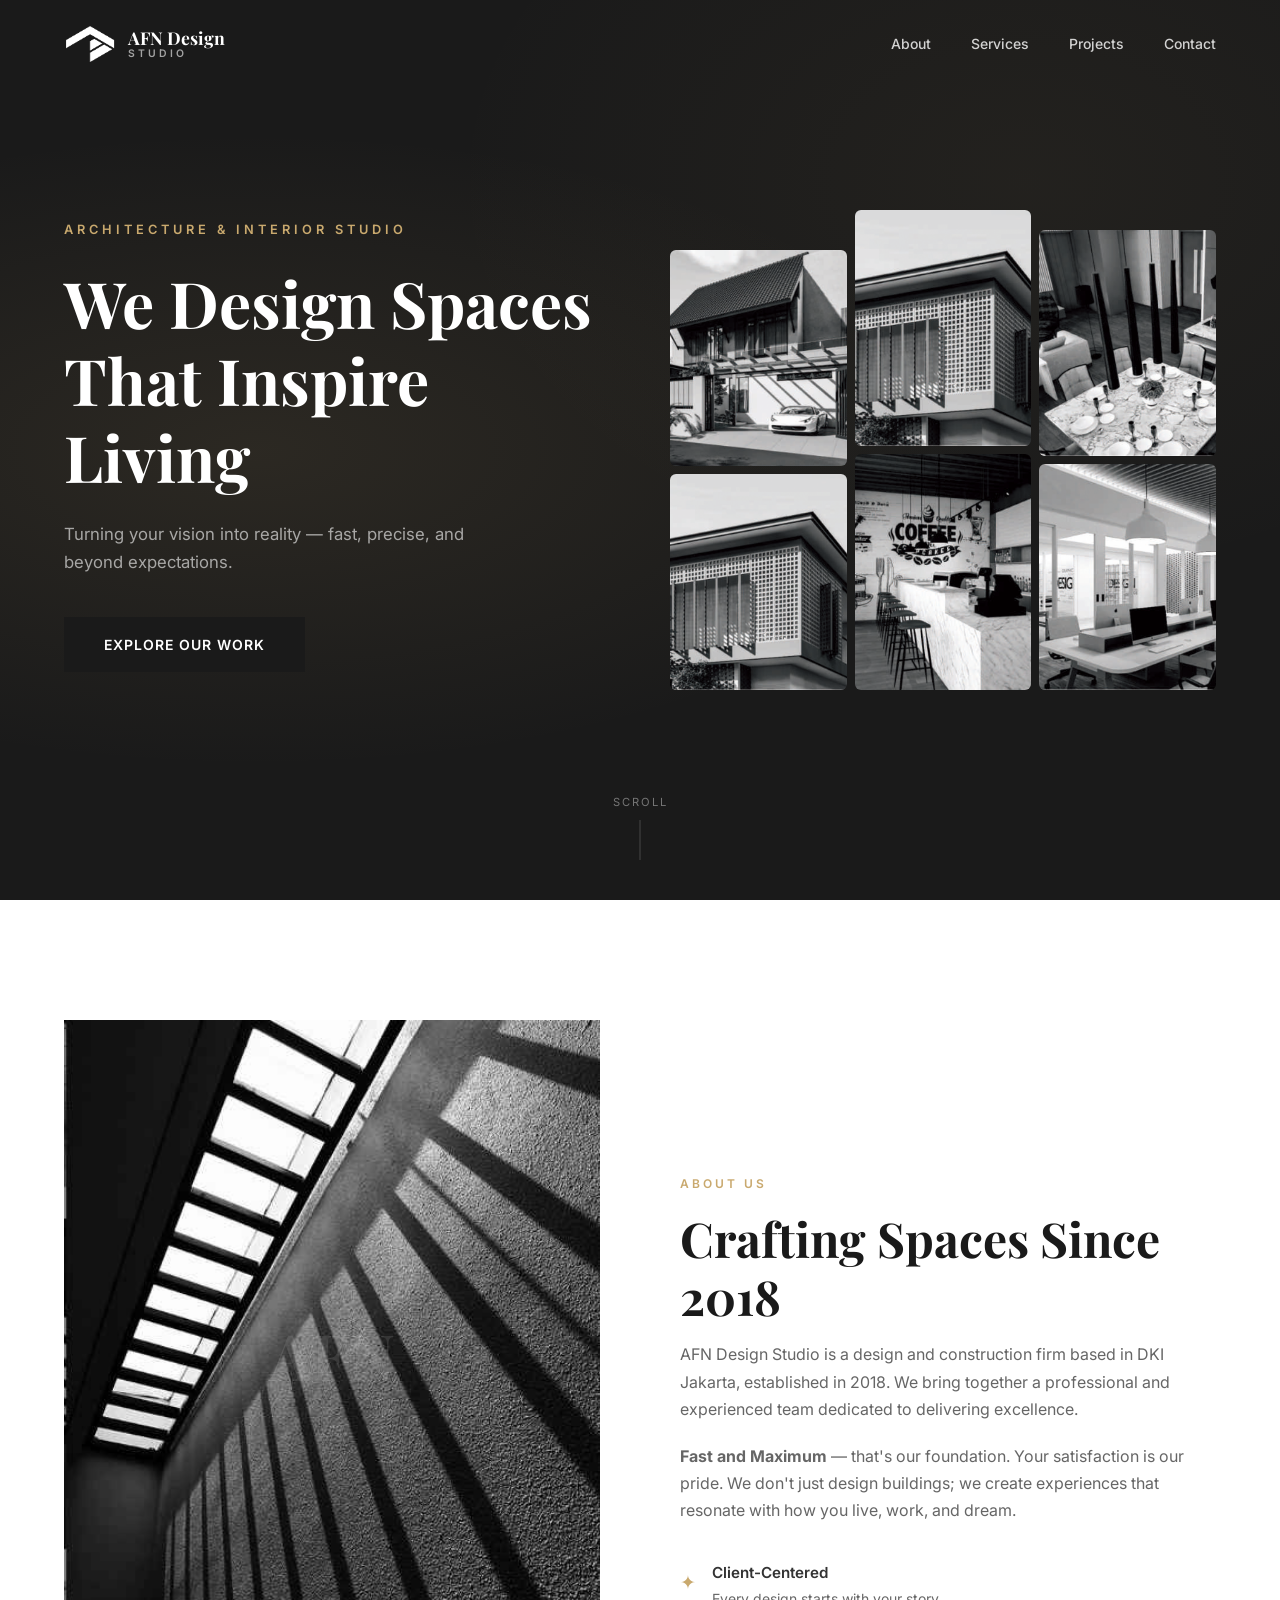
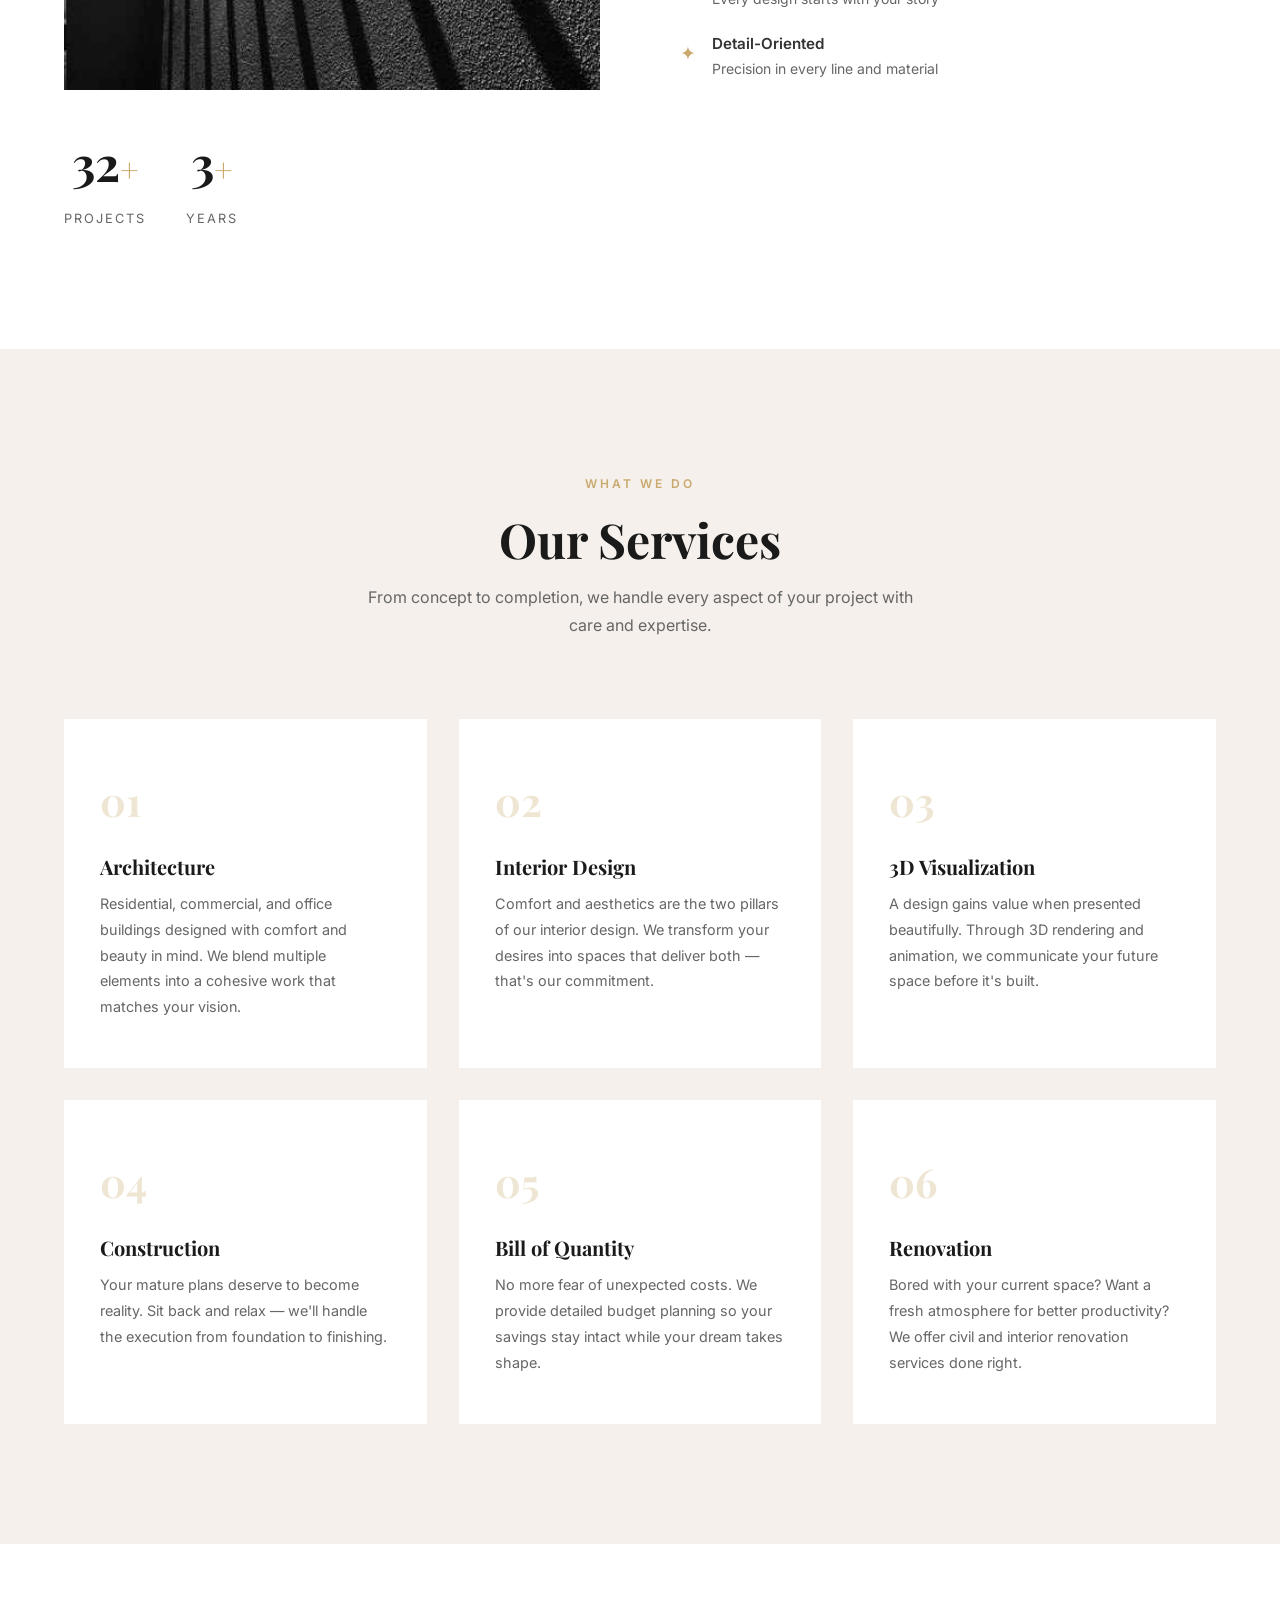
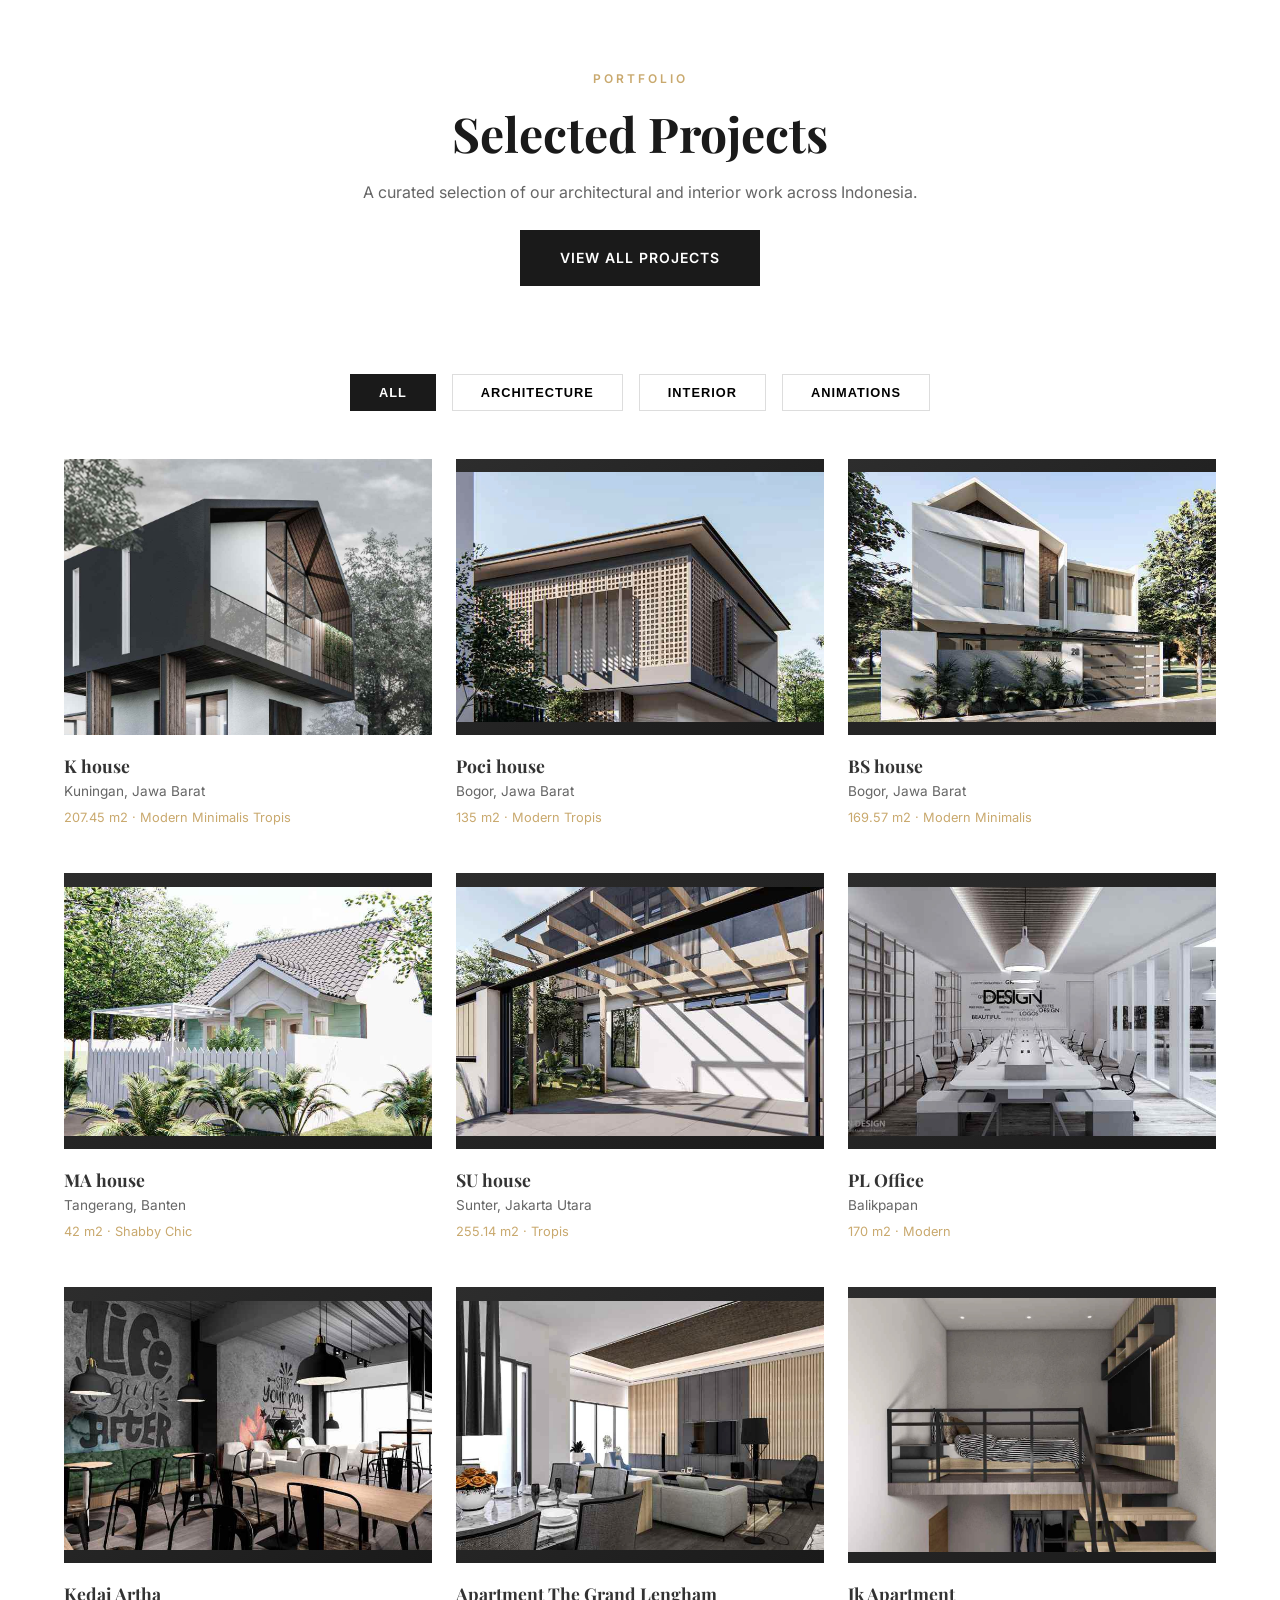
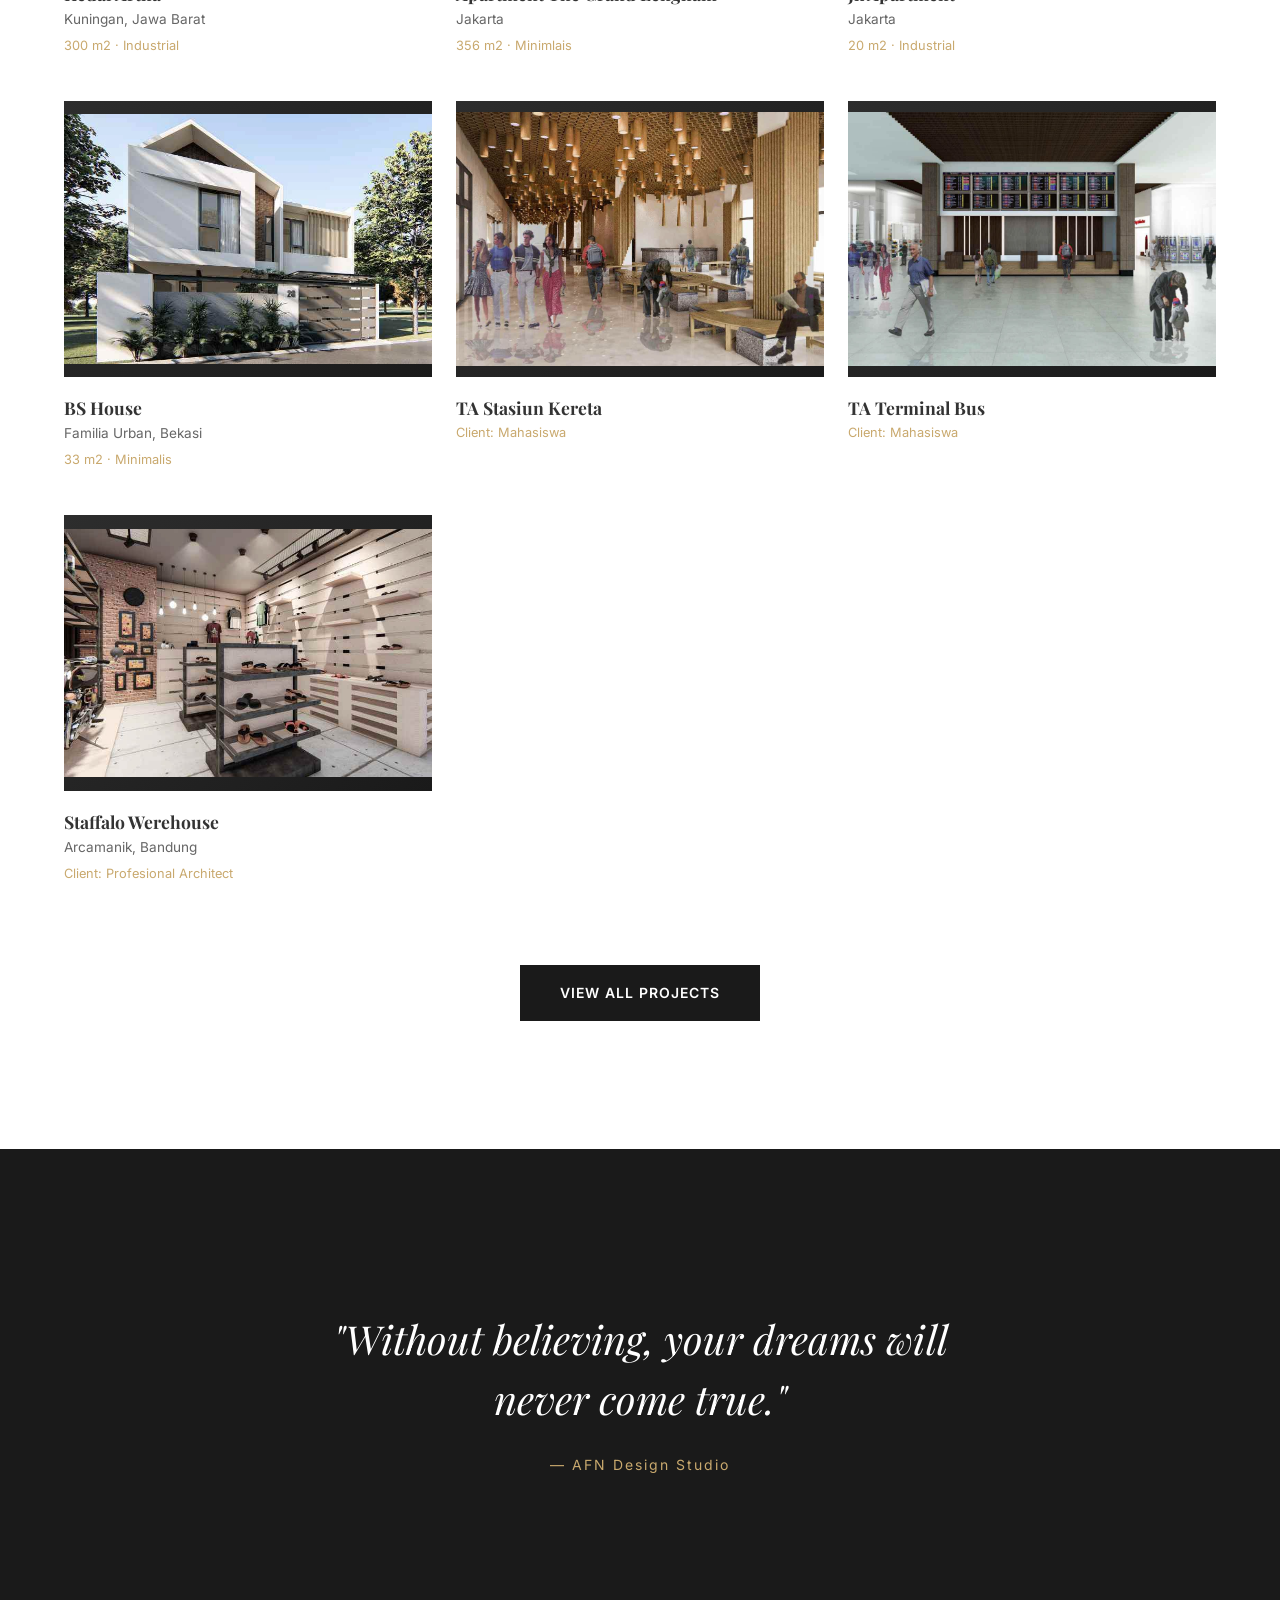
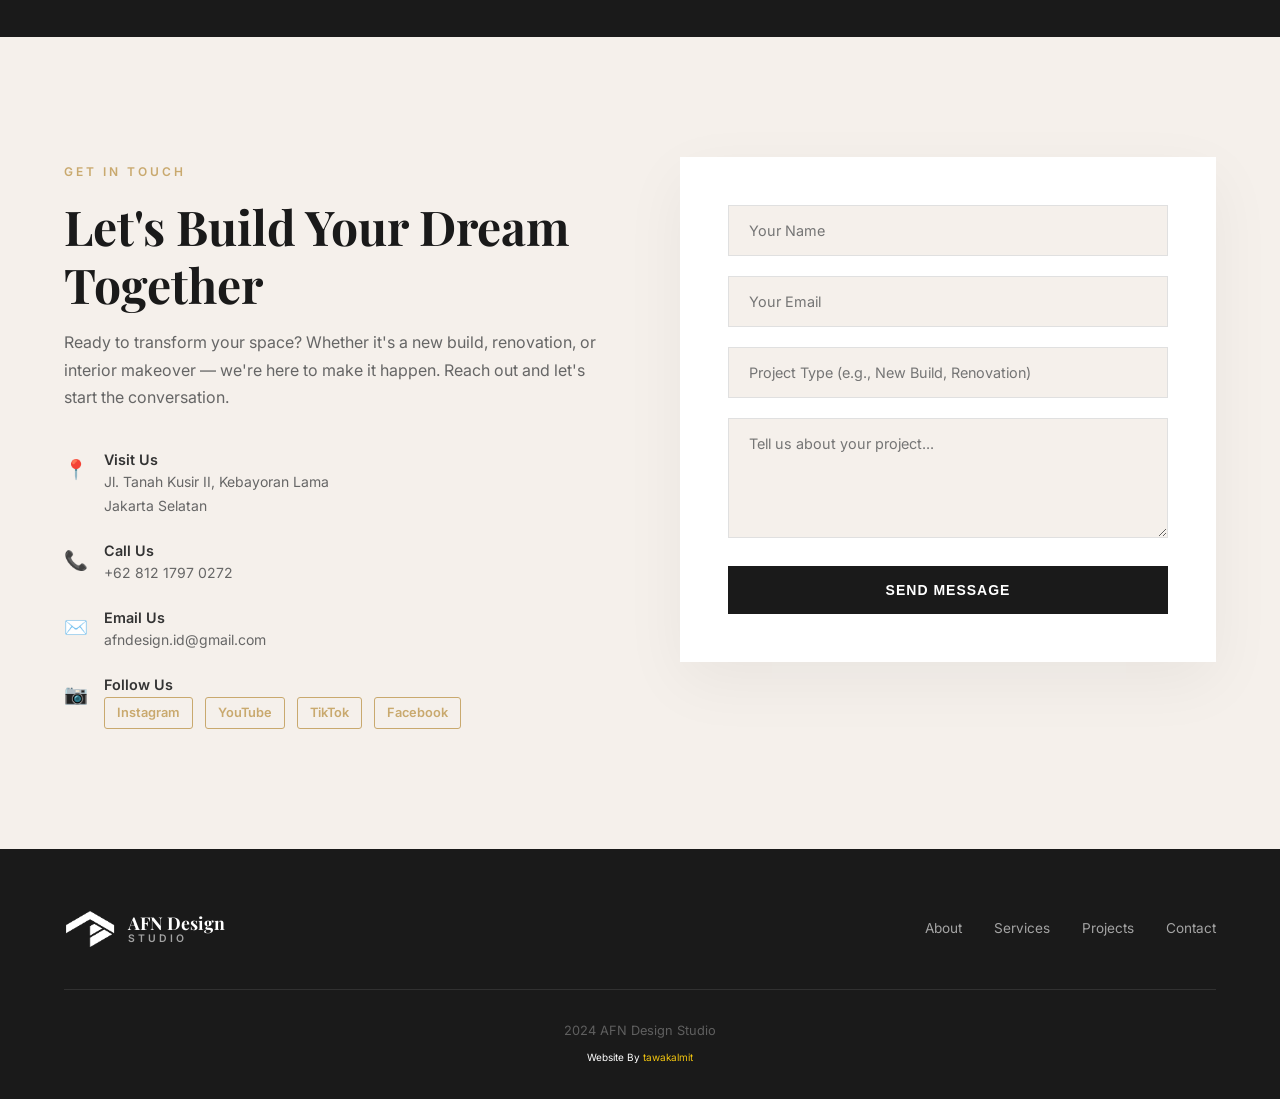
==== commit 5db70ca2: "fix domain" ====
--- a/index.html
+++ b/index.html
@@ -8,14 +8,14 @@
     <meta name="keywords" content="arsitek jakarta, interior design jakarta, jasa desain rumah, renovasi rumah, 3D visualisasi, konstruksi, AFN Design Studio, desain interior, arsitektur modern minimalis">
     <meta name="author" content="AFN Design Studio">
     <meta name="robots" content="index, follow">
-    <link rel="canonical" href="https://afndesign.id/">
+    <link rel="canonical" href="https://afndesign.vercel.app/">
 
     <!-- Open Graph / Facebook -->
     <meta property="og:type" content="website">
-    <meta property="og:url" content="https://afndesign.id/">
+    <meta property="og:url" content="https://afndesign.vercel.app/">
     <meta property="og:title" content="AFN Design Studio | Jasa Arsitek & Interior Design Jakarta">
     <meta property="og:description" content="Studio arsitektur dan interior design di Jakarta. Desain rumah, renovasi, interior, 3D visualisasi, dan konstruksi. Fast and Maximum.">
-    <meta property="og:image" content="https://afndesign.id/images/afndesign-logo-black.png">
+    <meta property="og:image" content="https://afndesign.vercel.app/images/afndesign-logo-black.png">
     <meta property="og:locale" content="id_ID">
     <meta property="og:site_name" content="AFN Design Studio">
 
@@ -23,7 +23,7 @@
     <meta name="twitter:card" content="summary_large_image">
     <meta name="twitter:title" content="AFN Design Studio | Jasa Arsitek & Interior Design Jakarta">
     <meta name="twitter:description" content="Studio arsitektur dan interior design di Jakarta. Desain rumah, renovasi, interior, 3D visualisasi, dan konstruksi.">
-    <meta name="twitter:image" content="https://afndesign.id/images/afndesign-logo-black.png">
+    <meta name="twitter:image" content="https://afndesign.vercel.app/images/afndesign-logo-black.png">
 
     <!-- Structured Data -->
     <script type="application/ld+json">
@@ -32,9 +32,9 @@
         "@type": "ProfessionalService",
         "name": "AFN Design Studio",
         "description": "Studio arsitektur dan interior design di Jakarta, melayani jasa desain rumah, renovasi, interior, 3D visualisasi, dan konstruksi sejak 2018.",
-        "url": "https://afndesign.id",
-        "logo": "https://afndesign.id/images/afndesign-logo-black.png",
-        "image": "https://afndesign.id/images/afndesign-logo-black.png",
+        "url": "https://afndesign.vercel.app",
+        "logo": "https://afndesign.vercel.app/images/afndesign-logo-black.png",
+        "image": "https://afndesign.vercel.app/images/afndesign-logo-black.png",
         "telephone": "+6281217970272",
         "email": "afndesign.id@gmail.com",
         "address": {
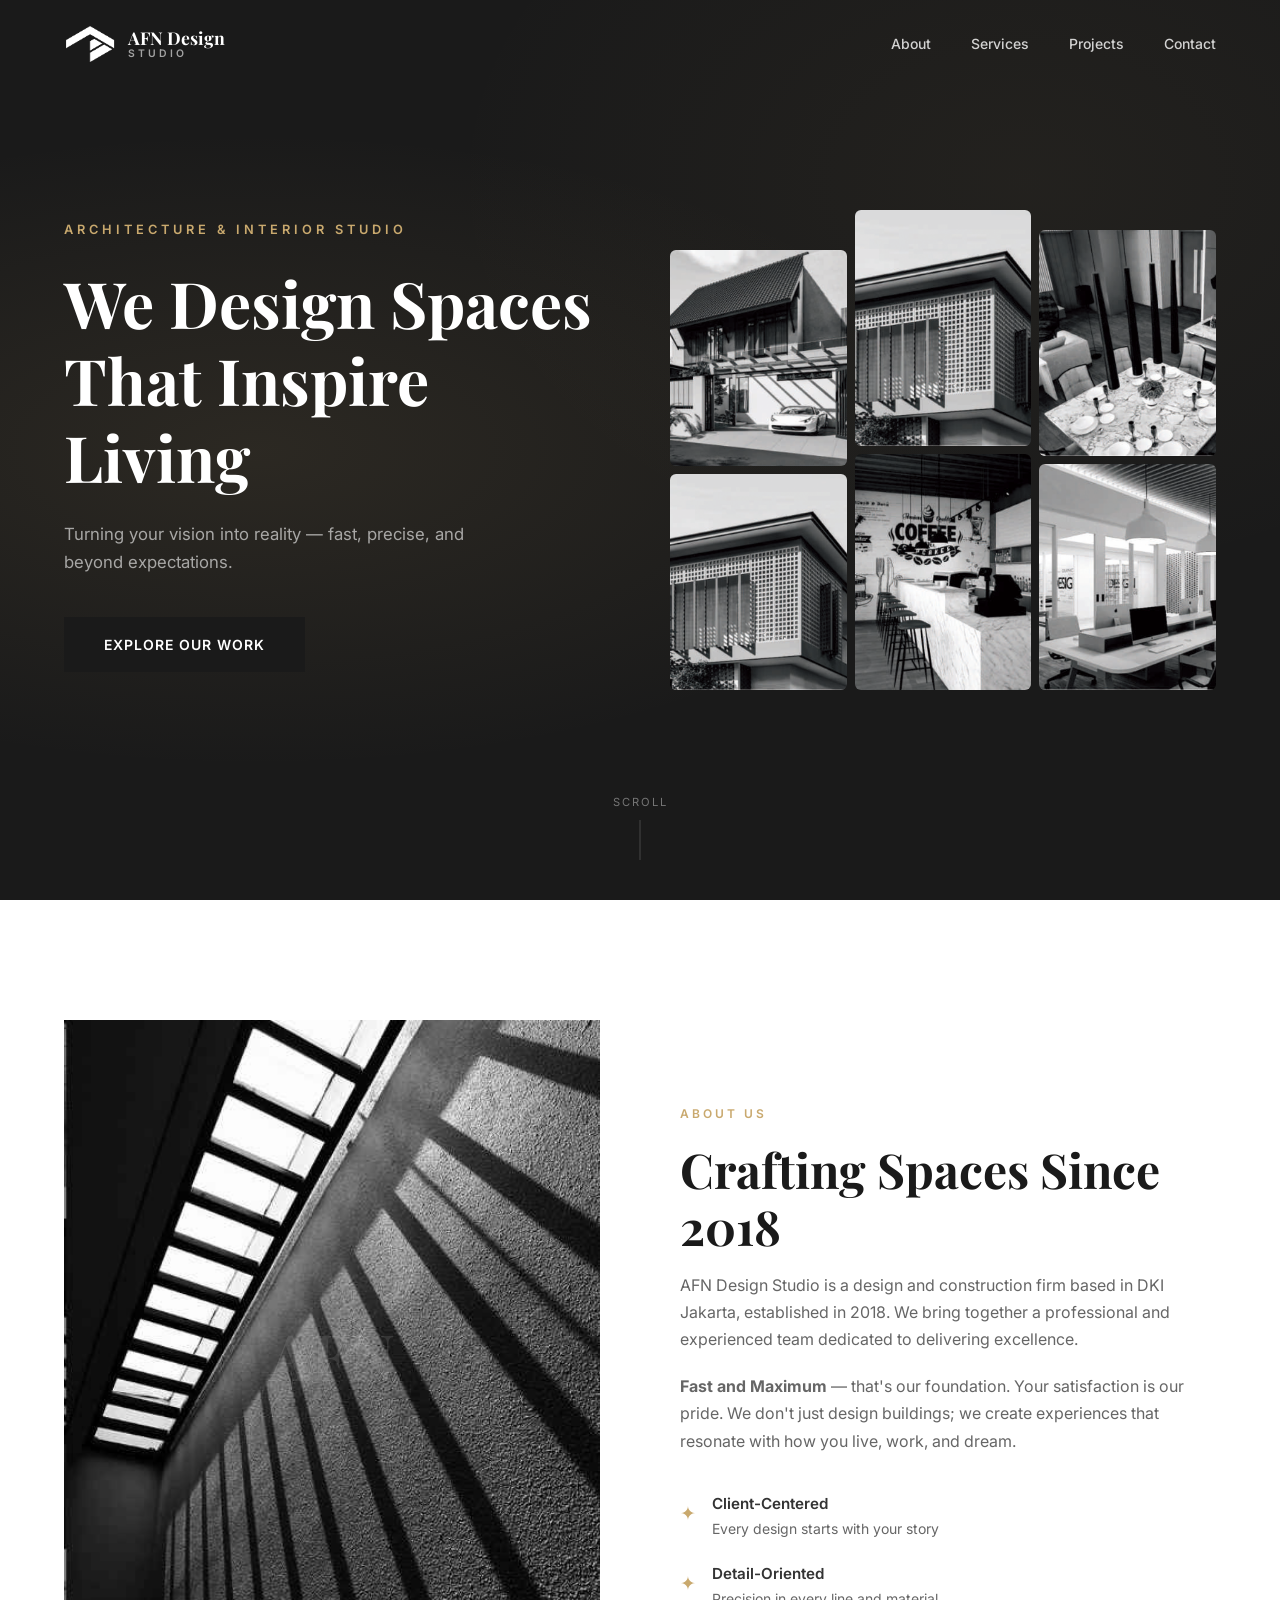
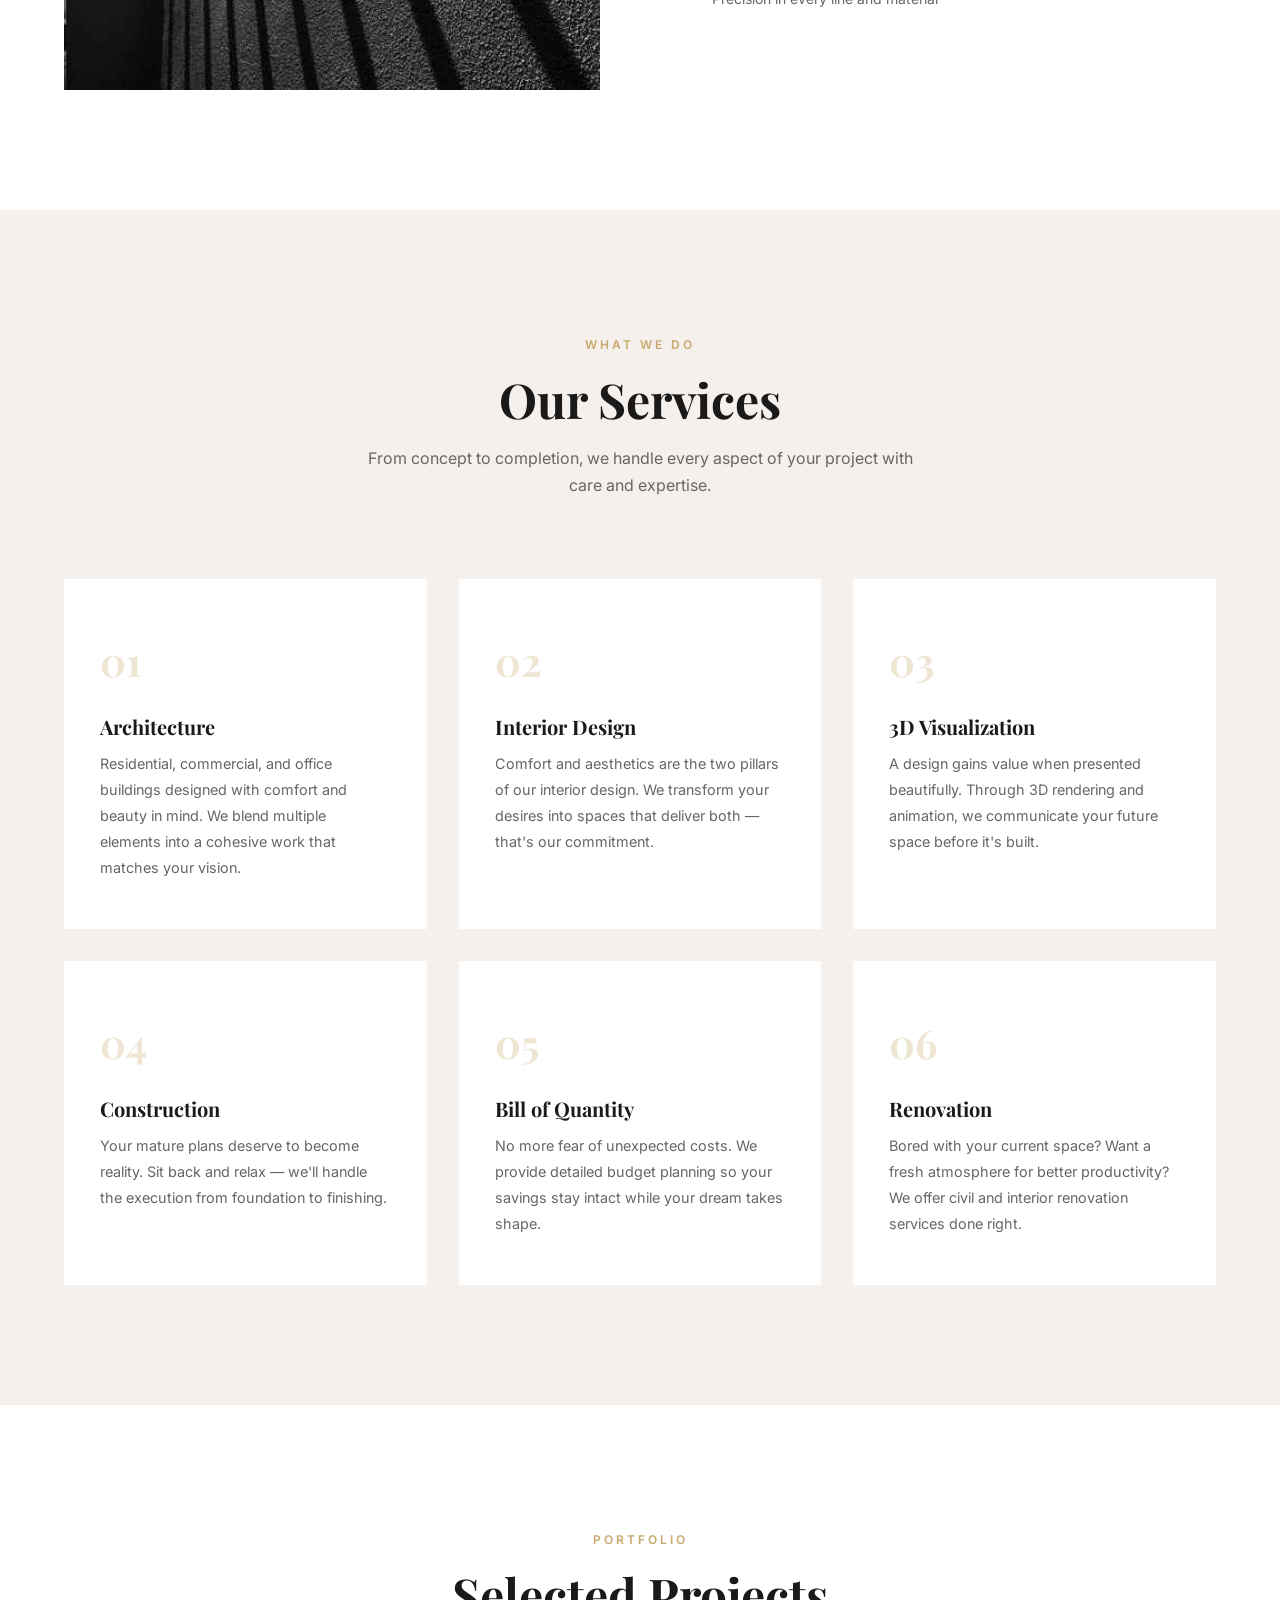
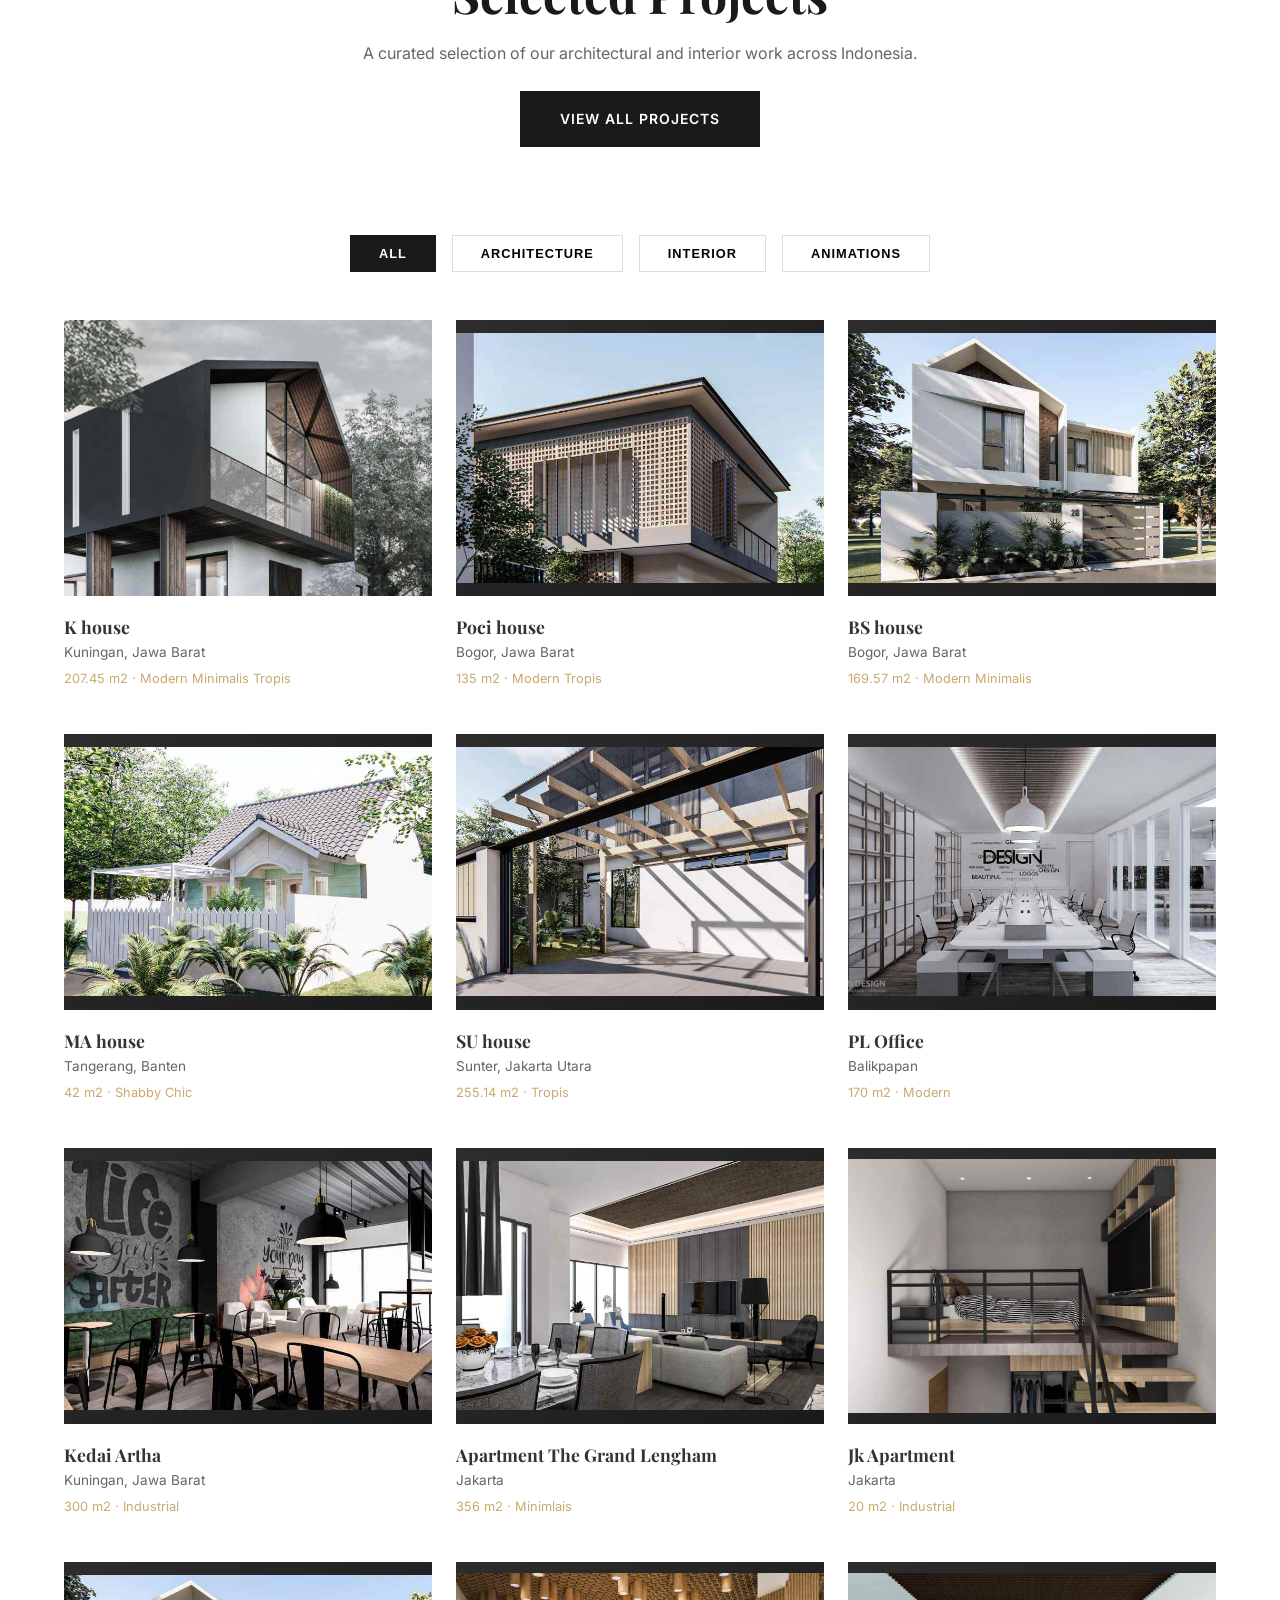
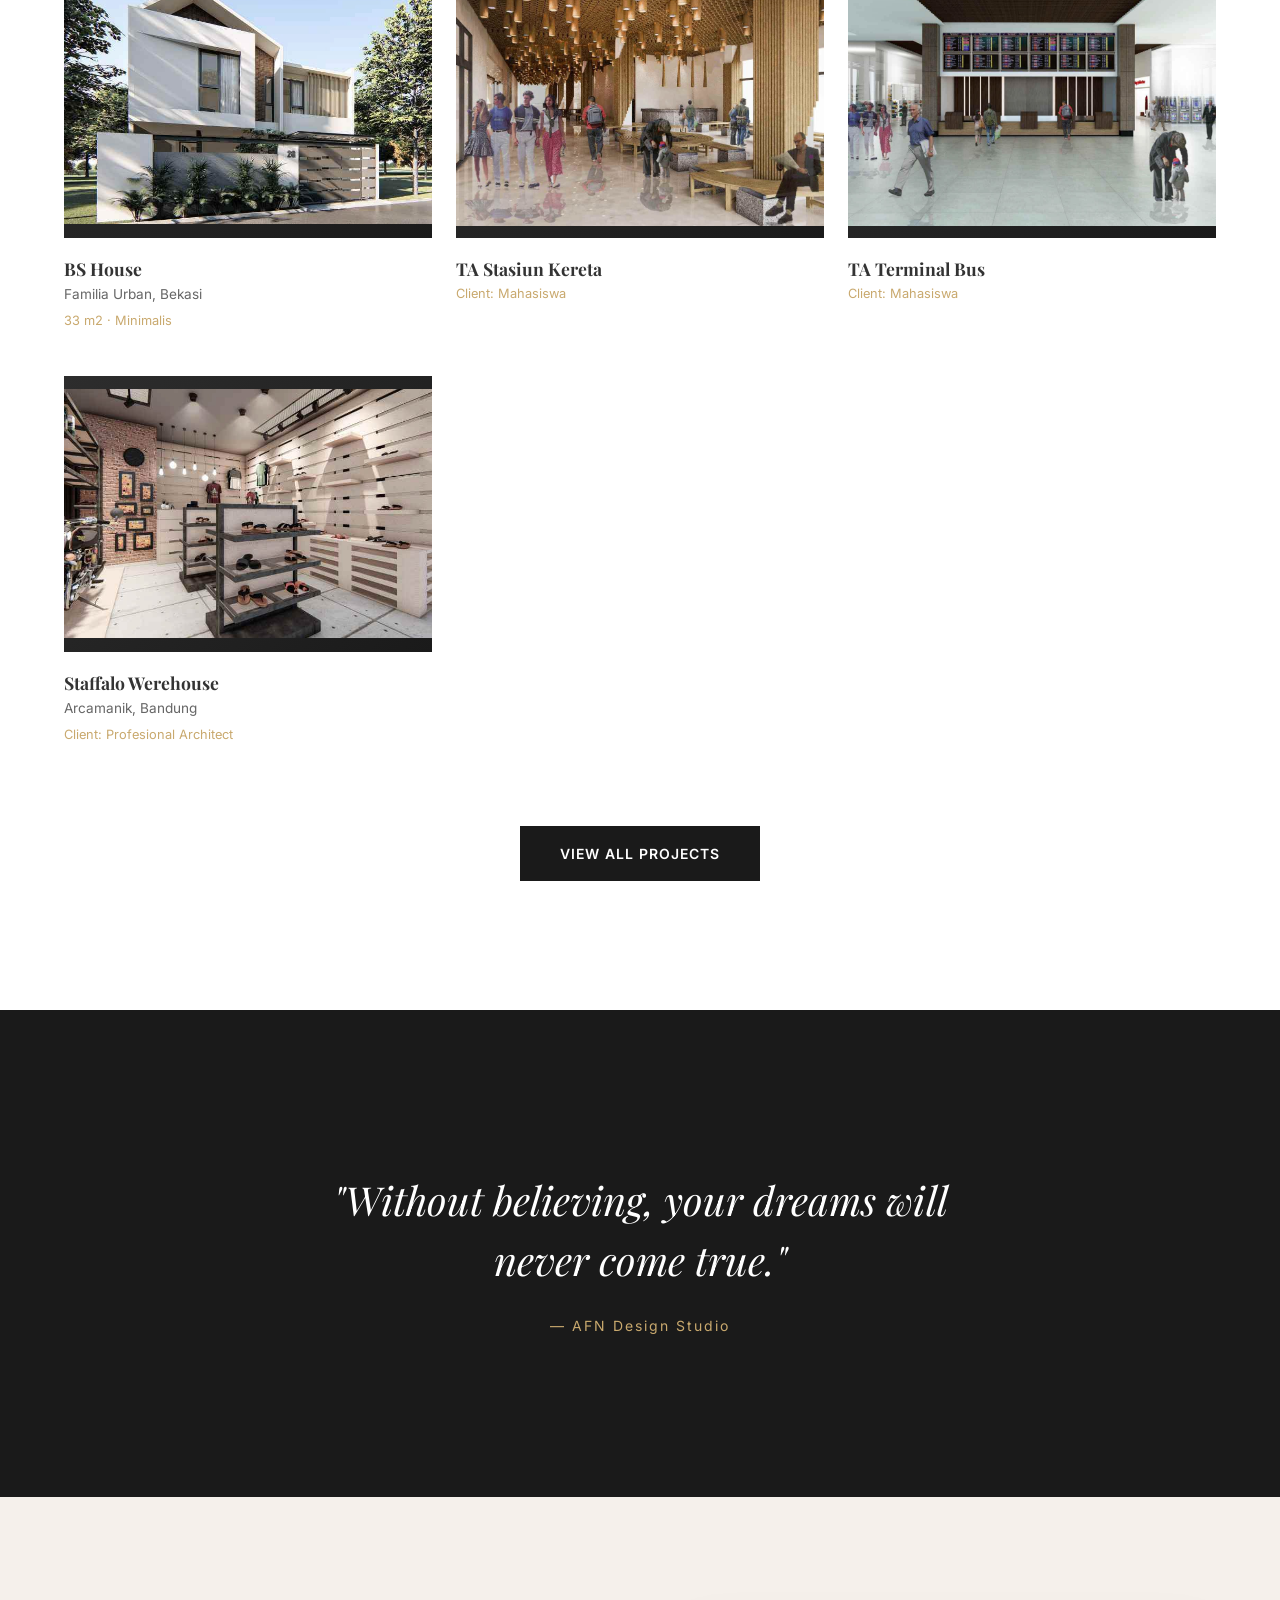
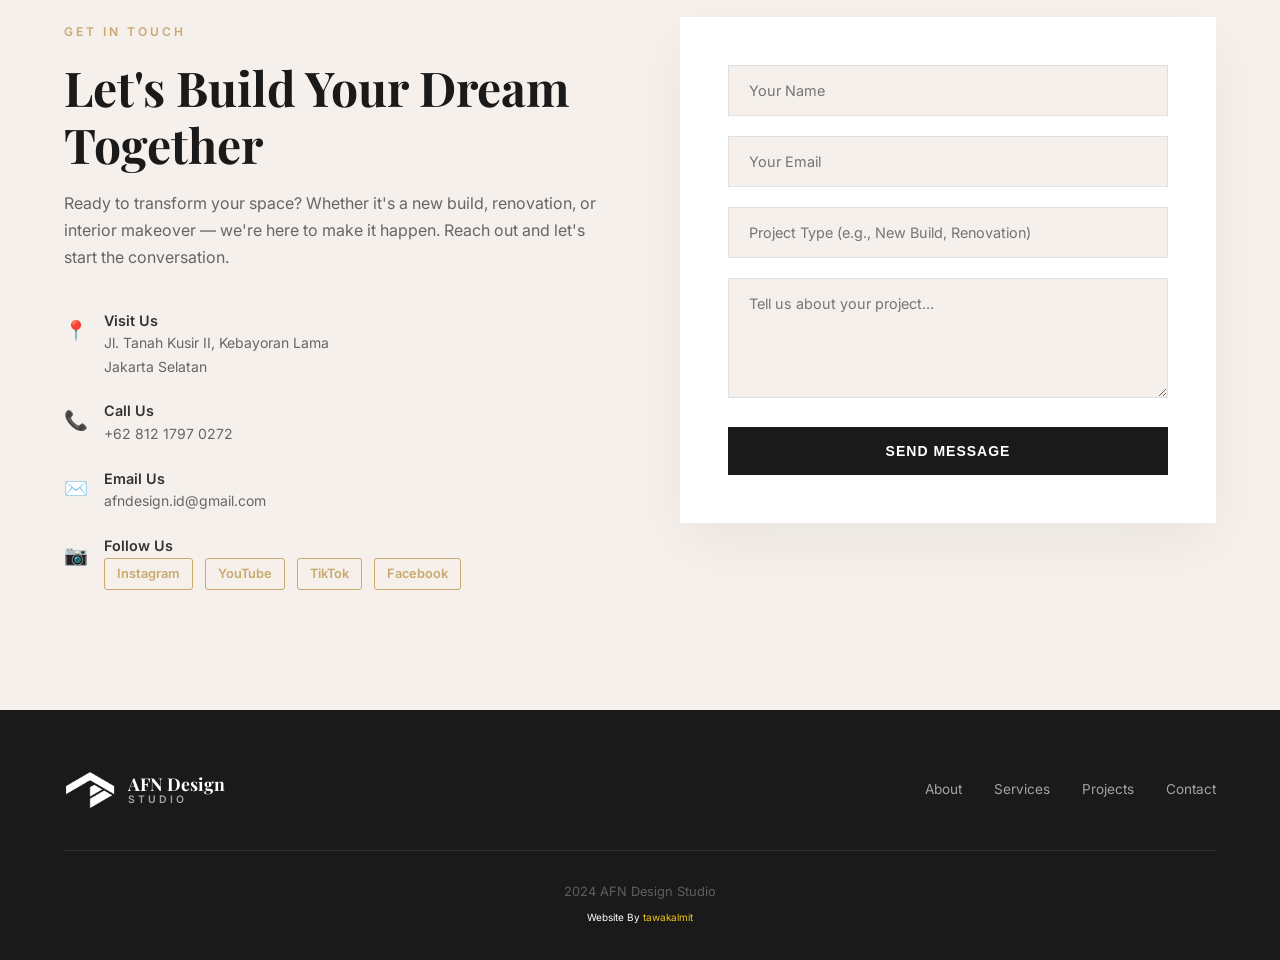
==== commit 37d03f81: "remove about stat" ====
--- a/index.html
+++ b/index.html
@@ -137,7 +137,7 @@
                     <div class="about-img-wrapper">
                         <div class="about-img-placeholder"><img src="/images/hal6.jpg" style="width:100%; height: 100%;" /></div>
                     </div>
-                    <div class="about-stats">
+                    <!-- <div class="about-stats">
                         <div class="stat">
                             <span class="stat-number" data-count="50">0</span><span class="stat-plus">+</span>
                             <span class="stat-label">Projects</span>
@@ -146,7 +146,7 @@
                             <span class="stat-number" data-count="6">0</span><span class="stat-plus">+</span>
                             <span class="stat-label">Years</span>
                         </div>
-                    </div>
+                    </div> -->
                 </div>
                 <div class="about-content">
                     <span class="section-tag">About Us</span>
